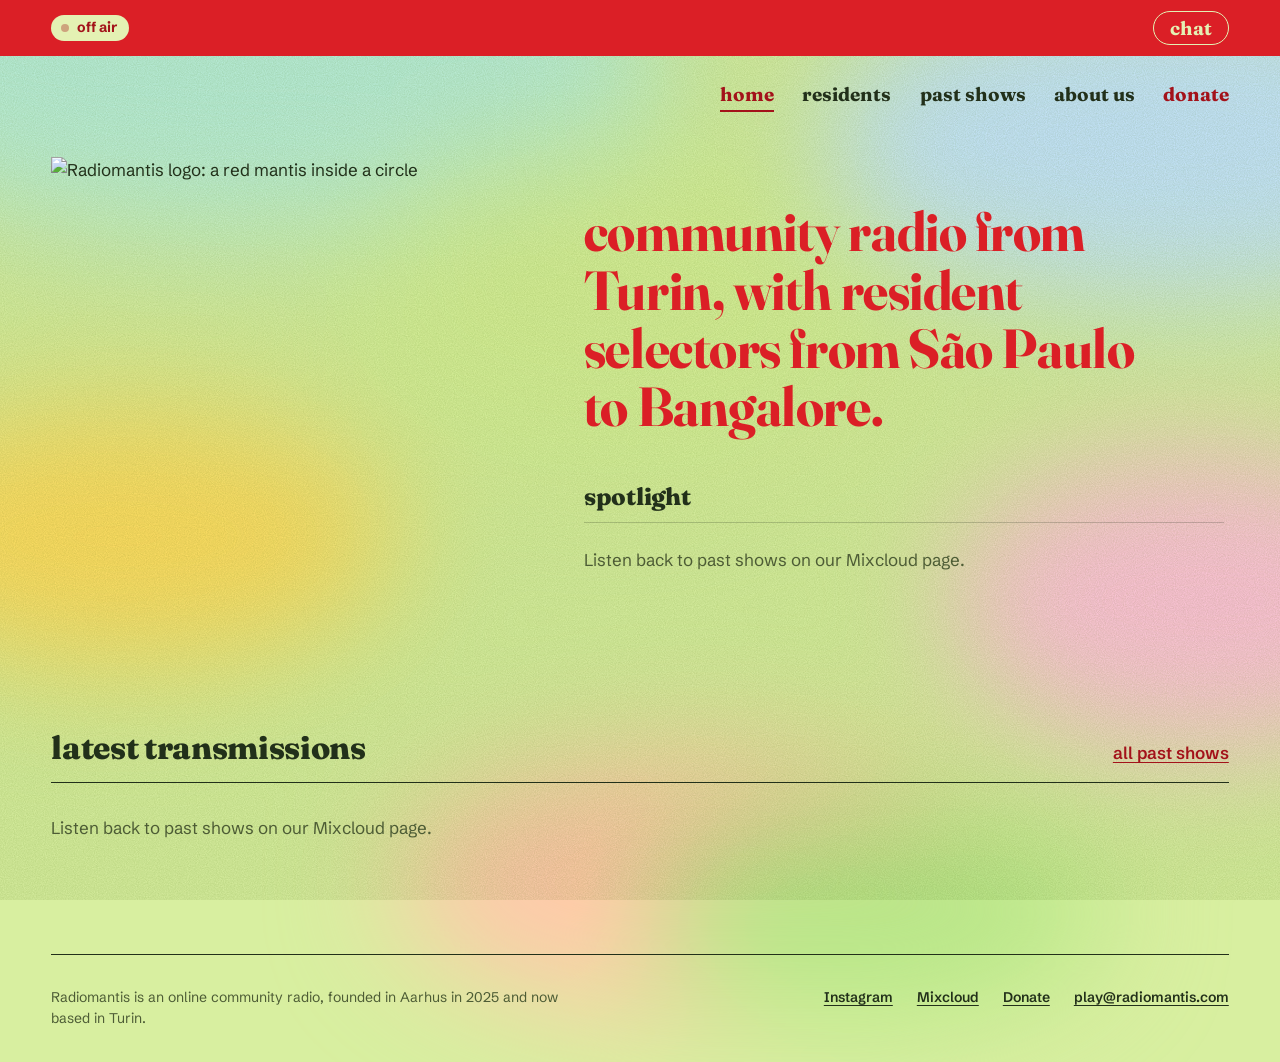
==== index.html @ 4358282e "Preview: home spotlight (a random past show) instead of up next Co-Authored-By: Claude Opus 5.5 <nor" ====
<!DOCTYPE html>
<html lang="en" data-page="home">
<head>
    <meta charset="utf-8">
    <meta name="viewport" content="width=device-width, initial-scale=1.0, viewport-fit=cover">
    <title>Radiomantis</title>
    <meta name="description" content="Radiomantis is an online community radio with live shows from resident DJs and selectors around the world.">
    <meta property="og:type" content="website">
    <meta property="og:site_name" content="Radiomantis">
    <meta property="og:title" content="Radiomantis">
    <meta property="og:description" content="Radiomantis is an online community radio with live shows from resident DJs and selectors around the world.">
    <meta property="og:url" content="https://radiomantis.com/">
    <meta property="og:image" content="https://radiomantis.com/css/pictures/og-image.jpg">
    <meta property="og:image:width" content="1200">
    <meta property="og:image:height" content="630">
    <meta name="twitter:card" content="summary_large_image">
    <style>
        html, body { background-color: #c8e476; }
    </style>
    <link rel="stylesheet" href="css/style.css?v=2026101907">
    <link rel="icon" type="image/png" sizes="32x32" href="css/pictures/favicon-32.png">
    <link rel="apple-touch-icon" href="css/pictures/app-icon.png">
    <link rel="manifest" href="/manifest.json">
    <link rel="preconnect" href="https://fonts.googleapis.com">
    <link rel="preconnect" href="https://fonts.gstatic.com" crossorigin>
    <link href="https://fonts.googleapis.com/css2?family=Fraunces:opsz,wght@9..144,500..900&family=Schibsted+Grotesk:wght@400..700&display=swap" rel="stylesheet">
    <meta name="theme-color" content="#db1f26">
    <meta name="apple-mobile-web-app-capable" content="yes">
    <meta name="apple-mobile-web-app-status-bar-style" content="black-translucent">
</head>
<body>
    <div class="bokeh" aria-hidden="true"><span class="b1"></span><span class="b2"></span><span class="b3"></span><span class="b4"></span><span class="b5"></span><span class="b6"></span><span class="b7"></span></div>
    <a class="skip-link" href="#app-frame">skip to content</a>

    <!-- On-air strip: lives outside #app-frame so the player keeps going across pages -->
    <div class="onair" id="onair" data-state="offline">
        <div class="onair-inner">
            <button id="play-pause-btn" class="icon-button" type="button" aria-label="Play" hidden></button>
            <p class="onair-status"><span class="onair-dot" aria-hidden="true"></span><span id="status-label" aria-live="polite">off air</span></p>
            <p id="main-player-text" class="onair-show"></p>
            <button id="chat-toggle" class="onair-chat" type="button" aria-expanded="false" aria-controls="chat-drawer">chat</button>
        </div>
    </div>

    <header class="site-header">
        <button class="menu-toggle" id="menu-toggle" type="button" aria-expanded="false" aria-controls="site-nav">menu</button>
        <nav class="site-nav" id="site-nav" aria-label="Main">
            <ul>
                <li><a href="/" class="nav-link" aria-current="page">home</a></li>
                <li><a href="/residents" class="nav-link">residents</a></li>
                <li><a href="/past-shows" class="nav-link">past shows</a></li>
                <li><a href="/about" class="nav-link">about us</a></li>
                <li><a href="https://buymeacoffee.com/radiomantis" class="nav-link nav-link--donate" target="_blank" rel="noopener">donate</a></li>
            </ul>
        </nav>
    </header>

    <div id="app-frame" tabindex="-1">
        <main id="home-view" class="page page-home" data-page="home">
            <section class="hero">
                <div class="hero-logo">
                    <img src="css/pictures/logofinal.avif" alt="Radiomantis logo: a red mantis inside a circle" width="1381" height="1381" fetchpriority="high">
                </div>
                <div class="hero-text">
                    <h1 class="hero-lede">community radio from Turin, with resident selectors from São Paulo to Bangalore.</h1>
                    <section class="spotlight" aria-labelledby="spotlight-title">
                        <div class="spotlight-head">
                            <h2 id="spotlight-title" class="section-title">spotlight</h2>
                            <button id="spotlight-shuffle" class="nav-btn spotlight-shuffle" type="button">another one</button>
                        </div>
                        <div id="spotlight" class="spotlight-card" aria-live="polite">
                            <p class="past-shows-loading">picking a transmission…</p>
                        </div>
                    </section>
                </div>
            </section>

            <section class="latest" aria-labelledby="latest-title">
                <div class="section-head">
                    <h2 id="latest-title" class="section-title">latest transmissions</h2>
                    <a href="/past-shows" class="text-link">all past shows</a>
                </div>
                <div id="latest-shows" class="shows-grid shows-grid--latest"></div>
            </section>
        </main>
    </div>

    <footer class="site-footer">
        <p class="footer-about">Radiomantis is an online community radio, founded in Aarhus in 2025 and now based in Turin.</p>
        <ul class="footer-links">
            <li><a href="https://www.instagram.com/radiomantis808" target="_blank" rel="noopener">Instagram</a></li>
            <li><a href="https://www.mixcloud.com/radiomantis/" target="_blank" rel="noopener">Mixcloud</a></li>
            <li><a href="https://buymeacoffee.com/radiomantis" target="_blank" rel="noopener">Donate</a></li>
            <li><a href="mailto:play@radiomantis.com">play@radiomantis.com</a></li>
        </ul>
    </footer>

    <!-- Live chat -->
    <aside id="chat-drawer" aria-hidden="true" aria-label="Live chat">
        <div id="chat-header">
            <span id="chat-title">chat</span>
            <button id="chat-close" type="button" aria-label="Close chat">&times;</button>
        </div>
        <div id="chat-status">connecting&hellip;</div>
        <div id="chat-log" role="log" aria-live="polite"></div>
        <form id="chat-form" autocomplete="off">
            <input id="chat-input" type="text" maxlength="500" placeholder="say something&hellip;" aria-label="Message">
        </form>
        <div id="chat-nick-gate">
            <form id="chat-nick-form" autocomplete="off">
                <label for="chat-nick-input">pick a name to chat</label>
                <input id="chat-nick-input" type="text" maxlength="24" placeholder="your name">
                <button type="submit">join</button>
            </form>
        </div>
    </aside>

    <!-- Show player: Mixcloud's classic widget, docked; outside #app-frame so it keeps playing -->
    <div id="mc-dock" class="mc-dock" hidden>
        <div class="mc-dock-inner">
            <iframe id="mc-frame" title="Mixcloud player" src="about:blank" allow="autoplay" loading="lazy"></iframe>
            <button id="mc-dock-close" class="mc-dock-close" type="button" aria-label="Close player">&times;</button>
        </div>
        <span id="mc-dock-label" class="visually-hidden" aria-live="polite"></span>
    </div>

    <audio id="radio-stream" src="https://radiomantis.com/listen/radiomantis/radio.mp3" preload="none"></audio>
    <script src="javascript/script.js?v=2026101907"></script>
</body>
</html>
---- css/style.css ----
/* ==========================================================
   RADIOMANTIS — two-colour print: mantis red on leaf green
   ========================================================== */

:root {
    /* Colour */
    --leaf: #c8e476;          /* the paper: page ground */
    --leaf-pale: #e4f1b3;     /* raised paper: chat, hover, inputs */
    --leaf-light: #f2f8dc;    /* input fields */
    --mantis: #db1f26;        /* the ink: logo, display type, on-air strip */
    --mantis-deep: #a3121a;   /* red for small text (5.6:1 on leaf) */
    --moss: #22301a;          /* text (9.8:1 on leaf) */
    --moss-soft: #4d5c35;     /* secondary text (5.1:1 on leaf) */
    --rule: rgba(34, 48, 26, 0.22);
    --rule-strong: rgba(34, 48, 26, 0.5);

    /* Type */
    --font-display: 'Fraunces', Georgia, serif;
    --font-text: 'Schibsted Grotesk', system-ui, sans-serif;

    --fs-small: 0.875rem;                                   /* 14px: meta, captions */
    --fs-body: 1.0625rem;                                   /* 17px: body */
    --fs-lead: clamp(1.125rem, 1rem + 0.4vw, 1.3125rem);    /* 18–21px: intros */
    --fs-h3: clamp(1.25rem, 1.1rem + 0.5vw, 1.5rem);        /* 20–24px */
    --fs-h2: clamp(1.5rem, 1.2rem + 1vw, 2.125rem);         /* 24–34px: section titles */
    --fs-title: clamp(2.75rem, 1.6rem + 5vw, 6rem);         /* 44–96px: page titles */
    --fs-hero: clamp(2rem, 1.2rem + 2.8vw, 3.75rem);        /* 32–60px: home lede */

    /* Space */
    --gutter: clamp(20px, 4vw, 56px);
    --max: 1280px;
    --s1: 4px; --s2: 8px; --s3: 12px; --s4: 16px; --s5: 24px; --s6: 32px; --s7: 48px; --s8: 72px; --s9: 112px;

    --onair-h: 56px;
}

/* ---------- base ---------- */

*, *::before, *::after { box-sizing: border-box; }

html {
    scroll-behavior: smooth;
    scroll-padding-top: calc(var(--onair-h) + 16px); /* keep focused/anchored things clear of the sticky strip */
    -webkit-text-size-adjust: 100%;
}

body {
    margin: 0;
    min-height: 100vh;
    display: flex;
    flex-direction: column;
    background-color: var(--leaf);
    color: var(--moss);
    font-family: var(--font-text);
    font-size: var(--fs-body);
    line-height: 1.55;
    overflow-x: hidden;
}

/* Fine print grain over the flat green, like riso paper. Pure CSS, no image download. */
body::before {
    content: "";
    position: fixed;
    inset: 0;
    z-index: 0;
    pointer-events: none;
    opacity: 0.35;
    mix-blend-mode: multiply;
    background-image: url("data:image/svg+xml,%3Csvg xmlns='http://www.w3.org/2000/svg' width='220' height='220'%3E%3Cfilter id='n'%3E%3CfeTurbulence type='fractalNoise' baseFrequency='0.9' numOctaves='2' stitchTiles='stitch'/%3E%3CfeColorMatrix values='0 0 0 0 0.25  0 0 0 0 0.35  0 0 0 0 0.1  0 0 0 0.55 0'/%3E%3C/filter%3E%3Crect width='100%25' height='100%25' filter='url(%23n)'/%3E%3C/svg%3E");
}

body > * { position: relative; z-index: 1; }

h1, h2, h3, p, ol, ul, figure, blockquote { margin: 0; }
ol, ul { padding: 0; list-style: none; }
img { display: block; max-width: 100%; height: auto; }
button { font: inherit; color: inherit; }

a { color: var(--mantis-deep); text-underline-offset: 0.18em; text-decoration-thickness: 1px; }
a:hover { color: var(--moss); }

:focus-visible {
    outline: 2px solid var(--moss);
    outline-offset: 3px;
}
#app-frame:focus,
.page-title:focus { outline: none; }

.skip-link {
    position: absolute;
    left: var(--gutter);
    top: -100px;
    z-index: 100;
    padding: var(--s2) var(--s4);
    background: var(--moss);
    color: var(--leaf-pale);
}
.skip-link:focus { top: var(--s2); }

/* ---------- background: the mantis-eye view ----------
   The world from inside the flowers, like the residents' posters: soft,
   blurred patches of sky, buttercup, clover and poppy under the riso grain.
   Drifts slowly while the stream plays. */

body { background-color: #d8efa0; }
body::before { opacity: 0.55; z-index: 1; }   /* grain over the blur */

.bokeh {
    position: fixed;
    inset: -10%;
    z-index: 0;
    pointer-events: none;
    filter: blur(60px) saturate(1.1);
}
.bokeh span {
    position: absolute;
    border-radius: 50%;
}
/* Petals and sky smeared like a bug flying past: wide ellipses */
.bokeh .b1 { left: -6%;  top: -4%;  width: 58%; height: 34%; background: #bfeedd; }   /* mint sky */
.bokeh .b2 { right: -8%; top: 6%;   width: 46%; height: 30%; background: #c9e6ff; }   /* pale sky */
.bokeh .b3 { left: -2%;  top: 46%;  width: 36%; height: 24%; background: #ffde6e; }   /* buttercup */
.bokeh .b4 { right: -4%; top: 50%;  width: 34%; height: 28%; background: #ffc7da; }   /* pink clover */
.bokeh .b5 { left: 34%;  top: 78%;  width: 40%; height: 24%; background: #ffc9ae; }   /* poppy, far away */
.bokeh .b6 { left: 30%;  top: 22%;  width: 36%; height: 30%; background: #d8efa0; }   /* leaf */
.bokeh .b7 { right: 20%; top: 84%;  width: 30%; height: 18%; background: #b9e58e; }   /* grass */

html[data-playing] .bokeh span { animation: bokeh-drift 18s ease-in-out infinite alternate; }
html[data-playing] .bokeh .b2,
html[data-playing] .bokeh .b5 { animation-duration: 23s; animation-direction: alternate-reverse; }
@keyframes bokeh-drift {
    from { transform: translate(0, 0) scale(1); }
    to   { transform: translate(6%, -4%) scale(1.12); }
}

/* Lines a touch stronger so they hold over the colour */
{ --rule: rgba(34, 48, 26, 0.28); }

/* ---------- on-air strip ---------- */

.onair {
    position: sticky;
    top: 0;
    z-index: 20;
    background: var(--mantis);
    color: var(--leaf-pale);
    padding-top: env(safe-area-inset-top);
}

.onair-inner {
    max-width: var(--max);
    margin: 0 auto;
    min-height: var(--onair-h);
    padding: 0 var(--gutter);
    display: flex;
    align-items: center;
    gap: var(--s4);
}

.icon-button {
    flex: none;
    width: 34px;
    height: 34px;
    padding: 0;
    border: none;
    cursor: pointer;
    background: transparent url('pictures/play-light.png') center / contain no-repeat;
    transition: transform 0.1s ease-in-out;
}
.icon-button:active { transform: scale(0.92); }
.icon-button.is-playing { background-image: url('pictures/pause-light.png'); }
.icon-button[hidden] { display: none; }
.onair-status[hidden] { display: none; }
.onair .icon-button:focus-visible { outline-color: var(--leaf-pale); }

.onair-status {
    flex: none;
    display: inline-flex;
    align-items: center;
    gap: var(--s2);
    padding: 3px 12px 3px 10px;
    border-radius: 999px;
    background: var(--leaf-pale);
    color: var(--mantis-deep);
    font-size: var(--fs-small);
    font-weight: 700;
    line-height: 1.4;
}

.onair-dot {
    width: 8px;
    height: 8px;
    border-radius: 50%;
    background: currentColor;
    opacity: 0.35;
}
.onair[data-state="live"] .onair-dot {
    opacity: 1;
    animation: onair-pulse 2s ease-in-out infinite;
}

@keyframes onair-pulse {
    50% { opacity: 0.25; }
}

.onair-show {
    flex: 1 1 auto;
    min-width: 0;
    font-family: var(--font-display);
    font-weight: 700;
    font-size: 1.1875rem;          /* 19px bold: large text, 3:1 rule applies */
    line-height: 1.25;
    white-space: nowrap;
    overflow: hidden;
    text-overflow: ellipsis;
}

.onair-chat {
    flex: none;
    border: 1.5px solid var(--leaf-pale);
    border-radius: 999px;
    background: transparent;
    color: var(--leaf-pale);
    padding: 4px 16px;
    font-family: var(--font-display);
    font-weight: 700;
    font-size: 1.1875rem;
    line-height: 1.3;
    cursor: pointer;
}
.onair-chat:hover,
.onair-chat[aria-expanded="true"] {
    background: var(--leaf-pale);
    color: var(--mantis-deep);
}
.onair-chat:focus-visible { outline-color: var(--leaf-pale); }

/* ---------- header ---------- */

.site-header {
    z-index: 15; /* above #app-frame so the mobile menu panel isn't covered */
    max-width: var(--max);
    width: 100%;
    margin: 0 auto;
    padding: var(--s5) var(--gutter);
    display: flex;
    align-items: center;
    justify-content: flex-end;     /* menu sits on the right, no logo in the bar */
    gap: var(--s5);
}

.site-nav ul {
    display: flex;
    gap: clamp(var(--s4), 2.2vw, var(--s6));
}

.nav-link {
    font-family: var(--font-display);
    font-weight: 700;
    font-size: 1.1875rem;
    color: var(--moss);
    text-decoration: none;
    padding: var(--s1) 0;
    border-bottom: 2px solid transparent;
    white-space: nowrap;
}
.nav-link:hover { color: var(--mantis-deep); }
.nav-link[aria-current="page"] {
    color: var(--mantis-deep);
    border-bottom-color: currentColor;
}
.nav-link--donate { color: var(--mantis-deep); }

.menu-toggle { display: none; }

/* ---------- page frame ---------- */

#app-frame {
    flex: 1 0 auto;
    width: 100%;
}

.page {
    max-width: var(--max);
    margin: 0 auto;
    padding: var(--s6) var(--gutter) var(--s9);
}

.page-head {
    max-width: 52rem;
    margin-bottom: var(--s8);
}

.page-title {
    font-family: var(--font-display);
    font-weight: 900;
    font-size: var(--fs-title);
    line-height: 0.95;
    letter-spacing: -0.015em;
    color: var(--mantis);
    font-variation-settings: "opsz" 144;
}

.page-intro {
    margin-top: var(--s5);
    max-width: 36rem;
    font-size: var(--fs-lead);
    line-height: 1.5;
    color: var(--moss-soft);
}

.section-title {
    font-family: var(--font-display);
    font-weight: 800;
    font-size: var(--fs-h2);
    line-height: 1.1;
    letter-spacing: -0.01em;
    color: var(--moss);
}

.section-head {
    display: flex;
    align-items: baseline;
    justify-content: space-between;
    gap: var(--s5);
    padding-bottom: var(--s4);
    margin-bottom: var(--s6);
    border-bottom: 1.5px solid var(--moss);
}

.text-link {
    font-weight: 600;
    color: var(--mantis-deep);
    white-space: nowrap;
}

/* ---------- home ---------- */

.page-home { padding-top: var(--s5); }

.hero {
    display: grid;
    grid-template-columns: minmax(0, 5fr) minmax(0, 7fr);
    gap: var(--s8);
    align-items: center;
    margin-bottom: var(--s9);
}

.hero-logo img {
    width: 100%;
    max-width: 520px;
}

.hero-lede {
    font-family: var(--font-display);
    font-weight: 700;
    font-size: var(--fs-hero);
    line-height: 1.06;
    letter-spacing: -0.008em;
    color: var(--mantis);
    font-variation-settings: "opsz" 144;
    max-width: 16ch;
}

.up-next { margin-top: var(--s7); max-width: 34rem; }
.up-next .section-title { font-size: var(--fs-h3); margin-bottom: var(--s3); }

.up-next-list { margin-bottom: var(--s4); }

.up-next-item {
    display: grid;
    grid-template-columns: 9.5rem 1fr;
    gap: var(--s4);
    padding: var(--s3) 0;
    border-top: 1px solid var(--rule);
}
.up-next-item:last-child { border-bottom: 1px solid var(--rule); }

.up-next-when {
    font-size: var(--fs-small);
    font-weight: 600;
    color: var(--moss-soft);
    font-variant-numeric: tabular-nums;
    padding-top: 2px;
}
.up-next-what { font-weight: 600; }
.up-next-dj { color: var(--moss-soft); font-weight: 400; }
.up-next-item.is-live .up-next-when { color: var(--mantis-deep); }

/* ---------- home: spotlight ---------- */

.spotlight { margin-top: var(--s7); max-width: 40rem; }
.spotlight-head {
    display: flex;
    align-items: baseline;
    justify-content: space-between;
    gap: var(--s4);
    padding-bottom: var(--s3);
    margin-bottom: var(--s5);
    border-bottom: 1px solid var(--rule);
}
.spotlight-head .section-title { font-size: var(--fs-h3); }
.spotlight-shuffle[hidden] { display: none; }
.spotlight-card {
    display: grid;
    grid-template-columns: minmax(0, 15rem) minmax(0, 1fr);
    gap: var(--s5);
    align-items: end;
}
.spotlight-art { margin-bottom: 0; }
.spotlight-text > * + * { margin-top: var(--s2); }
.spotlight-title {
    font-family: var(--font-display);
    font-weight: 800;
    font-size: var(--fs-h2);
    line-height: 1.05;
    letter-spacing: -0.01em;
}
.spotlight-hosts { font-weight: 600; color: var(--moss-soft); }
.spotlight-hosts a { color: var(--mantis-deep); }
.spotlight-genres { font-size: var(--fs-small); font-weight: 600; }
.spotlight-listen {
    margin-top: var(--s4) !important;
    border: 0;
    border-radius: 999px;
    background: var(--mantis);
    color: #fff;
    padding: 9px 22px;
    font-family: var(--font-display);
    font-weight: 700;
    font-size: 1.0625rem;
    cursor: pointer;
}
.spotlight-listen:hover { background: var(--mantis-deep); }

/* Spotlight as the whole right-hand side (no intro sentence) */
.hero--spotlight-only .spotlight { margin-top: 0; max-width: none; }
.hero--spotlight-only .spotlight-card { grid-template-columns: minmax(0, 1fr); }
.hero--spotlight-only .spotlight-art { max-width: 26rem; }

.up-next-date {
    padding: var(--s3) 0;
    border-top: 1px solid var(--rule);
    border-bottom: 1px solid var(--rule);
    font-family: var(--font-display);
    font-weight: 700;
    font-size: var(--fs-h3);
    line-height: 1.25;
}
.up-next-note[hidden],
.up-next .section-title[hidden] { display: none; }

.up-next-note {
    margin-top: var(--s3);
    font-size: var(--fs-small);
    color: var(--moss-soft);
}

.up-next-empty {
    padding: var(--s3) 0;
    border-top: 1px solid var(--rule);
    border-bottom: 1px solid var(--rule);
    color: var(--moss-soft);
}

/* ---------- show cards (home, past shows, resident pages) ---------- */

.shows-grid {
    display: grid;
    grid-template-columns: repeat(auto-fill, minmax(220px, 1fr));
    gap: var(--s7) var(--s5);
}
.shows-grid--latest { grid-template-columns: repeat(4, minmax(0, 1fr)); }

.show-item {
    display: flex;
    flex-direction: column;
    gap: var(--s2);
    color: var(--moss);
}
/* The artwork is the play button */
.show-play {
    position: relative;
    display: block;
    width: 100%;
    padding: 0;
    margin-bottom: var(--s2);
    border: 0;
    background: none;
    cursor: pointer;
}
.show-play::after {
    content: "";
    position: absolute;
    left: 10px;
    bottom: 10px;
    width: 44px;
    height: 44px;
    border-radius: 50%;
    background: var(--mantis) url('pictures/play-light.png') 58% 50% / 18px auto no-repeat;
    box-shadow: 0 2px 8px rgba(34, 48, 26, 0.25);
    transform: scale(0.9);
    transition: transform 0.15s ease;
}
.show-play:hover::after,
.show-play:focus-visible::after { transform: scale(1); }
.show-item img {
    width: 100%;
    aspect-ratio: 1 / 1;
    object-fit: cover;
    background: var(--leaf-pale);
    transition: filter 0.2s ease;
}
.show-title {
    font-family: var(--font-display);
    font-weight: 700;
    font-size: var(--fs-h3);
    line-height: 1.15;
    letter-spacing: -0.005em;
}
.show-play:hover img { filter: saturate(1.15) contrast(1.05); }

.show-hosts {
    font-size: var(--fs-small);
    font-weight: 600;
    color: var(--moss-soft);
}
.show-hosts a { color: var(--mantis-deep); }

.show-date {
    font-size: var(--fs-small);
    color: var(--moss-soft);
    font-variant-numeric: tabular-nums;
}

.past-shows-loading,
.shows-grid > p {
    grid-column: 1 / -1;
    color: var(--moss-soft);
}

.past-shows-more {
    display: block;
    margin: var(--s8) auto 0;
}

/* ---------- buttons ---------- */

.nav-btn {
    border: 1.5px solid var(--moss);
    border-radius: 999px;
    background: transparent;
    color: var(--moss);
    padding: 8px 20px;
    font-family: var(--font-text);
    font-weight: 600;
    font-size: var(--fs-small);
    cursor: pointer;
}
.nav-btn:hover { background: var(--moss); color: var(--leaf-pale); }
.nav-btn:disabled { opacity: 0.55; cursor: default; }
.nav-btn:disabled:hover { background: transparent; color: var(--moss); }

/* ---------- residents ---------- */

.residents-grid {
    display: grid;
    grid-template-columns: repeat(auto-fill, minmax(240px, 1fr));
    gap: var(--s7) var(--s5);
}
a.resident {
    display: block;
    color: var(--moss);
    text-decoration: none;
}
a.resident:hover .resident-name { color: var(--mantis-deep); }
a.resident:hover img { filter: saturate(1.15) contrast(1.05); }
.resident img {
    width: 100%;
    aspect-ratio: 3 / 4;
    object-fit: cover;
    background: var(--leaf-pale);
    transition: filter 0.2s ease;
}
.resident-caption {
    display: flex;
    align-items: baseline;
    justify-content: space-between;
    gap: var(--s3);
    padding-top: var(--s3);
}
.resident-name {
    font-family: var(--font-display);
    font-weight: 700;
    font-size: var(--fs-h3);
    line-height: 1.15;
}
.resident-place {
    font-size: var(--fs-small);
    color: var(--moss-soft);
    white-space: nowrap;
}

/* ---------- one resident ---------- */

.resident-head {
    display: grid;
    grid-template-columns: minmax(0, 4fr) minmax(0, 8fr);
    gap: var(--s7);
    align-items: end;
    margin-bottom: var(--s8);
}
.resident-photo {
    /* Shown at its own shape, never cropped */
    width: 100%;
    height: auto;
}
.resident-info { margin-top: var(--s5); max-width: 36rem; }
.resident-info p + p { margin-top: var(--s2); }
.resident-city { font-size: var(--fs-lead); color: var(--moss-soft); }
.resident-genres { font-weight: 600; }
.resident-next { font-weight: 700; color: var(--mantis-deep); }
.resident-bio { margin-top: var(--s4) !important; font-size: var(--fs-lead); line-height: 1.5; }
.resident-links {
    display: flex;
    flex-wrap: wrap;
    gap: var(--s2) var(--s5);
    margin-top: var(--s5);
}
.resident-links a { font-weight: 600; }
.section-count {
    font-family: var(--font-text);
    font-size: var(--fs-body);
    font-weight: 600;
    color: var(--moss-soft);
    vertical-align: 0.3em;
}

/* ---------- show player dock (Mixcloud classic widget) ---------- */

.mc-dock {
    position: fixed;
    left: 0;
    right: 0;
    bottom: 0;
    z-index: 25;
    background: var(--leaf-pale);
    border-top: 1.5px solid var(--moss);
    padding-bottom: env(safe-area-inset-bottom);
}
.mc-dock[hidden] { display: none; }
.mc-dock-inner {
    position: relative;
    max-width: var(--max);
    margin: 0 auto;
    padding: 0 calc(var(--gutter) + 44px) 0 var(--gutter);
}
.mc-dock iframe {
    display: block;
    width: 100%;
    height: 120px;
    border: 0;
}
.mc-dock-close {
    position: absolute;
    top: 8px;
    right: var(--gutter);
    width: 36px;
    height: 36px;
    border: 1.5px solid var(--moss);
    border-radius: 50%;
    background: transparent;
    color: var(--moss);
    font-size: 1.375rem;
    line-height: 1;
    cursor: pointer;
}
.mc-dock-close:hover { background: var(--moss); color: var(--leaf-pale); }
/* keep the footer clear of the dock */
html[data-dock] body { padding-bottom: 124px; }

.visually-hidden {
    position: absolute !important;
    width: 1px; height: 1px;
    overflow: hidden;
    clip: rect(0 0 0 0);
    white-space: nowrap;
}

/* ---------- about ---------- */

.about {
    display: grid;
    grid-template-columns: minmax(0, 7fr) minmax(0, 5fr);
    gap: var(--s7) var(--s8);
}

.about-quote {
    grid-column: 1 / -1;
    max-width: 34ch;
    font-family: var(--font-display);
    font-weight: 500;
    font-style: italic;
    font-size: clamp(1.625rem, 1.1rem + 1.8vw, 2.625rem);
    line-height: 1.2;
    letter-spacing: -0.015em;
    color: var(--moss);
}
.about-quote p::before { content: "\201C"; }
.about-quote p::after { content: "\201D"; }

.about-body {
    max-width: 38rem;
    font-size: var(--fs-lead);
    line-height: 1.6;
}
.about-body p + p { margin-top: 1em; }

.about-contact {
    align-self: start;
    padding-top: var(--s4);
    border-top: 1.5px solid var(--moss);
}
.about-contact .section-title { font-size: var(--fs-h3); margin-bottom: var(--s3); }
.about-contact p { color: var(--moss-soft); margin-bottom: var(--s4); }
.about-plant {
    width: 100%;
    max-width: 440px;
    margin-top: var(--s7);
    margin-left: auto;
}

.contact-email {
    font-family: var(--font-display);
    font-weight: 700;
    font-size: var(--fs-h3);
    color: var(--mantis-deep);
    word-break: break-word;
}

/* ---------- footer ---------- */

.site-footer {
    width: calc(100% - 2 * var(--gutter));
    max-width: calc(var(--max) - 2 * var(--gutter));
    margin: 0 auto;
    padding: var(--s6) 0 calc(var(--s6) + env(safe-area-inset-bottom));
    display: flex;
    flex-wrap: wrap;
    justify-content: space-between;
    gap: var(--s4) var(--s6);
    border-top: 1.5px solid var(--moss);
    font-size: var(--fs-small);
    color: var(--moss-soft);
}
.footer-about { max-width: 34rem; }
.footer-links { display: flex; flex-wrap: wrap; gap: var(--s2) var(--s5); }
.footer-links a { color: var(--moss); font-weight: 600; }
.footer-links a:hover { color: var(--mantis-deep); }

/* ---------- chat drawer ---------- */

#chat-drawer {
    position: fixed;
    top: 0;
    right: 0;
    height: 100vh;
    height: 100dvh;
    width: min(380px, 100vw);
    z-index: 30;
    transform: translateX(100%);
    transition: transform 0.25s ease-in-out;
    display: flex;
    flex-direction: column;
    background-color: var(--leaf-pale);
    border-left: 1.5px solid var(--moss);
    font-family: var(--font-text);
    visibility: hidden;
}
#chat-drawer.open {
    transform: translateX(0);
    visibility: visible;
}

#chat-header {
    display: flex;
    align-items: center;
    justify-content: space-between;
    min-height: var(--onair-h);
    padding: env(safe-area-inset-top) var(--s5) 0;
    background: var(--mantis);
    color: var(--leaf-pale);
    font-family: var(--font-display);
    font-weight: 700;
}
#chat-title { font-size: 1.1875rem; }
#chat-close {
    background: none;
    border: none;
    color: var(--leaf-pale);
    font-size: 1.75rem;
    line-height: 1;
    cursor: pointer;
    padding: 0 4px;
}
#chat-close:focus-visible { outline-color: var(--leaf-pale); }

#chat-status {
    padding: var(--s2) var(--s5);
    font-size: var(--fs-small);
    color: var(--moss-soft);
    text-align: center;
}
#chat-status.is-hidden { display: none; }

#chat-log {
    flex: 1 1 auto;
    overflow-y: auto;
    overflow-x: hidden;
    padding: var(--s4) var(--s5);
    display: flex;
    flex-direction: column;
    gap: var(--s2);
    font-size: 0.9375rem;
    line-height: 1.45;
}
.chat-msg { overflow-wrap: anywhere; }
.chat-msg-time {
    color: var(--moss-soft);
    font-size: 0.75rem;
    margin-right: 0.5em;
    font-variant-numeric: tabular-nums;
}
.chat-msg-nick {
    color: var(--mantis-deep);
    font-weight: 700;
    margin-right: 0.4em;
}
.chat-msg-nick--me { color: var(--moss); text-decoration: underline; text-underline-offset: 0.2em; }
.chat-msg--system {
    color: var(--moss-soft);
    font-style: italic;
    font-size: var(--fs-small);
    text-align: center;
}

#chat-form,
#chat-nick-gate {
    padding: var(--s4) var(--s5) calc(var(--s4) + env(safe-area-inset-bottom));
    border-top: 1px solid var(--rule);
}
#chat-input,
#chat-nick-input {
    width: 100%;
    padding: 10px 14px;
    border: 1.5px solid var(--moss-soft);
    border-radius: 999px;
    font-family: var(--font-text);
    font-size: 1rem;
    color: var(--moss);
    background: var(--leaf-light);
}
#chat-input::placeholder,
#chat-nick-input::placeholder { color: var(--moss-soft); }
#chat-input:focus,
#chat-nick-input:focus {
    outline: 2px solid var(--moss);
    outline-offset: 1px;
}
#chat-nick-gate label {
    display: block;
    margin-bottom: var(--s2);
    font-family: var(--font-display);
    font-weight: 700;
    font-size: 1.125rem;
}
#chat-nick-gate button {
    margin-top: var(--s3);
    width: 100%;
    padding: 10px;
    border: none;
    border-radius: 999px;
    background-color: var(--mantis);
    color: #fff;
    font-family: var(--font-display);
    font-weight: 700;
    font-size: 1.0625rem;
    cursor: pointer;
}
#chat-nick-gate button:hover { background-color: var(--mantis-deep); }
.chat-hint {
    margin-top: var(--s3);
    font-size: 0.8125rem;
    color: var(--moss-soft);
    text-align: center;
}

#chat-nick-gate { display: none; }
#chat-drawer.needs-nick #chat-form { display: none; }
#chat-drawer.needs-nick #chat-nick-gate { display: block; }

/* ---------- tablet ---------- */

@media (max-width: 1080px) {
    .shows-grid--latest { grid-template-columns: repeat(2, minmax(0, 1fr)); }
    .hero { gap: var(--s7); }
}

/* ---------- mobile ---------- */

@media (max-width: 820px) {
    :root { --onair-h: 52px; }

    .onair-inner { gap: var(--s3); }
    .onair-show { font-size: 1.0625rem; }
    .onair-chat { font-size: 1.0625rem; padding: 3px 12px; }
    .onair-status { padding: 2px 10px 2px 8px; font-size: 0.8125rem; }

    .site-header { padding-top: var(--s4); padding-bottom: var(--s4); }

    .menu-toggle {
        display: inline-block;
        border: 1.5px solid var(--moss);
        border-radius: 999px;
        background: transparent;
        padding: 6px 18px;
        font-family: var(--font-display);
        font-weight: 700;
        font-size: 1.0625rem;
        cursor: pointer;
    }
    .menu-toggle[aria-expanded="true"] { background: var(--moss); color: var(--leaf-pale); }

    .site-nav {
        display: none;
        position: absolute;
        left: 0;
        right: 0;
        top: 100%;
        z-index: 15;
        padding: var(--s3) var(--gutter) var(--s6);
        background: var(--leaf);
        border-bottom: 1.5px solid var(--moss);
    }
    .site-nav.is-open { display: block; }
    .site-header { position: relative; }
    .site-nav ul { flex-direction: column; align-items: flex-end; gap: 0; }   /* links right, under the menu button */
    .nav-link {
        display: block;
        font-size: 2rem;
        font-weight: 800;
        padding: var(--s2) 0;
        border-bottom: none;
    }
    .nav-link[aria-current="page"] { text-decoration: underline; text-decoration-thickness: 2px; text-underline-offset: 0.15em; }

    .page { padding-top: var(--s4); padding-bottom: var(--s8); }
    .page-head { margin-bottom: var(--s7); }

    .hero { grid-template-columns: 1fr; gap: var(--s6); margin-bottom: var(--s8); }
    .hero-logo img { max-width: 300px; margin: 0 auto; }
    .hero-lede { max-width: none; }
    .up-next-item { grid-template-columns: 1fr; gap: 2px; }
    .spotlight-card { grid-template-columns: minmax(0, 9rem) minmax(0, 1fr); gap: var(--s4); align-items: start; }
    .spotlight-title { font-size: 1.375rem; }

    .shows-grid,
    .shows-grid--latest { grid-template-columns: repeat(2, minmax(0, 1fr)); gap: var(--s6) var(--s4); }
    .residents-grid { grid-template-columns: repeat(2, minmax(0, 1fr)); gap: var(--s6) var(--s4); }
    .resident-caption { flex-direction: column; gap: 2px; }
    .show-title, .resident-name { font-size: 1.0625rem; }
    .show-play::after { width: 38px; height: 38px; left: 8px; bottom: 8px; background-size: 15px auto; }
    .resident-head { grid-template-columns: 1fr; gap: var(--s5); }
    .resident-photo { max-width: 360px; }
    .mc-dock-inner { padding-right: calc(var(--gutter) + 40px); }



    .about { grid-template-columns: 1fr; }

    #chat-drawer { border-left: none; }
}

@media (prefers-reduced-motion: reduce) {
    html { scroll-behavior: auto; }
    html[data-playing] .bokeh span { animation: none; }
    *, *::before, *::after { animation: none !important; transition: none !important; }
}
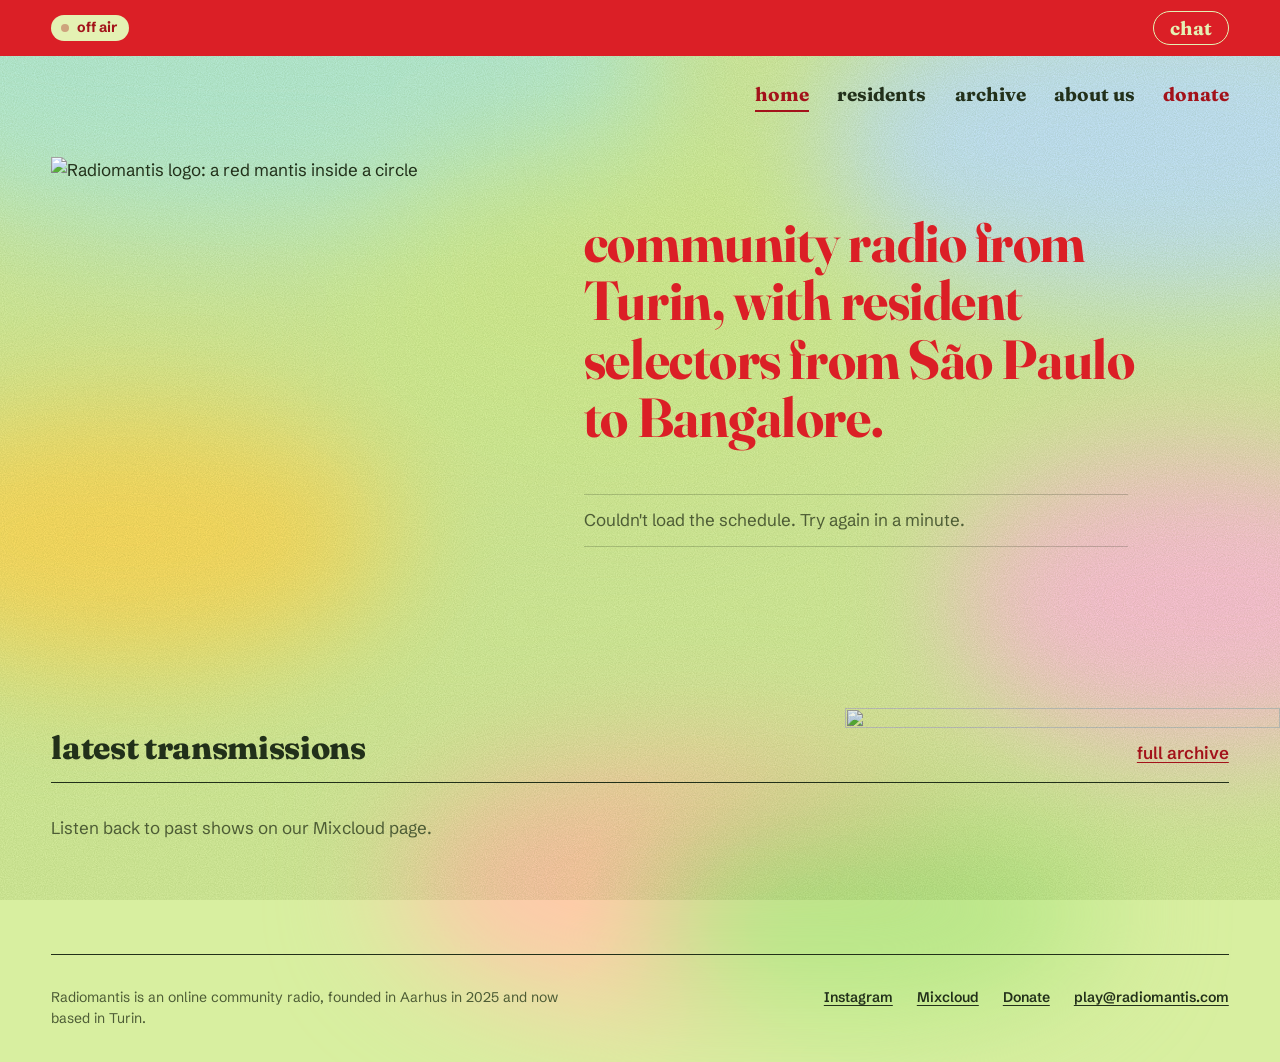
==== commit 8f6791b8: "Home schedule: the whole week when there's a show, otherwise the next live date Monday to Sunday in " ====
--- a/index.html
+++ b/index.html
@@ -17,7 +17,7 @@
     <style>
         html, body { background-color: #c8e476; }
     </style>
-    <link rel="stylesheet" href="css/style.css?v=2026101907">
+    <link rel="stylesheet" href="css/style.css?v=2026110901">
     <link rel="icon" type="image/png" sizes="32x32" href="css/pictures/favicon-32.png">
     <link rel="apple-touch-icon" href="css/pictures/app-icon.png">
     <link rel="manifest" href="/manifest.json">
@@ -30,6 +30,7 @@
 </head>
 <body>
     <div class="bokeh" aria-hidden="true"><span class="b1"></span><span class="b2"></span><span class="b3"></span><span class="b4"></span><span class="b5"></span><span class="b6"></span><span class="b7"></span></div>
+    <img id="plant" class="corner-plant" src="css/pictures/plant-background.webp" alt="" aria-hidden="true" width="837" height="370">
     <a class="skip-link" href="#app-frame">skip to content</a>
 
     <!-- On-air strip: lives outside #app-frame so the player keeps going across pages -->
@@ -43,12 +44,12 @@
     </div>
 
     <header class="site-header">
-        <button class="menu-toggle" id="menu-toggle" type="button" aria-expanded="false" aria-controls="site-nav">menu</button>
+        <button class="menu-toggle" id="menu-toggle" type="button" aria-expanded="false" aria-controls="site-nav" aria-label="Open menu"><span class="menu-lines" aria-hidden="true"></span></button>
         <nav class="site-nav" id="site-nav" aria-label="Main">
             <ul>
                 <li><a href="/" class="nav-link" aria-current="page">home</a></li>
                 <li><a href="/residents" class="nav-link">residents</a></li>
-                <li><a href="/past-shows" class="nav-link">past shows</a></li>
+                <li><a href="/past-shows" class="nav-link">archive</a></li>
                 <li><a href="/about" class="nav-link">about us</a></li>
                 <li><a href="https://buymeacoffee.com/radiomantis" class="nav-link nav-link--donate" target="_blank" rel="noopener">donate</a></li>
             </ul>
@@ -63,14 +64,12 @@
                 </div>
                 <div class="hero-text">
                     <h1 class="hero-lede">community radio from Turin, with resident selectors from São Paulo to Bangalore.</h1>
-                    <section class="spotlight" aria-labelledby="spotlight-title">
-                        <div class="spotlight-head">
-                            <h2 id="spotlight-title" class="section-title">spotlight</h2>
-                            <button id="spotlight-shuffle" class="nav-btn spotlight-shuffle" type="button">another one</button>
-                        </div>
-                        <div id="spotlight" class="spotlight-card" aria-live="polite">
-                            <p class="past-shows-loading">picking a transmission…</p>
-                        </div>
+                    <section class="up-next" aria-labelledby="up-next-title">
+                        <h2 id="up-next-title" class="section-title">this week</h2>
+                        <ol id="up-next-list" class="up-next-list">
+                            <li class="up-next-empty">loading the schedule…</li>
+                        </ol>
+                        <p id="tz-note" class="up-next-note">Times are in your timezone.</p>
                     </section>
                 </div>
             </section>
@@ -78,7 +77,7 @@
             <section class="latest" aria-labelledby="latest-title">
                 <div class="section-head">
                     <h2 id="latest-title" class="section-title">latest transmissions</h2>
-                    <a href="/past-shows" class="text-link">all past shows</a>
+                    <a href="/past-shows" class="text-link">full archive</a>
                 </div>
                 <div id="latest-shows" class="shows-grid shows-grid--latest"></div>
             </section>
@@ -125,6 +124,6 @@
     </div>
 
     <audio id="radio-stream" src="https://radiomantis.com/listen/radiomantis/radio.mp3" preload="none"></audio>
-    <script src="javascript/script.js?v=2026101907"></script>
+    <script src="javascript/script.js?v=2026110901"></script>
 </body>
 </html>
--- a/css/style.css
+++ b/css/style.css
@@ -71,6 +71,19 @@
 
 body > * { position: relative; z-index: 1; }
 
+/* The red plant, pinned to the bottom-right corner of the screen behind the page,
+   so it stays in the corner while you scroll. Hidden on phones, where it would sit
+   under the text. */
+#plant.corner-plant {
+    position: fixed;
+    right: 0;
+    bottom: 0;
+    z-index: 0;
+    width: clamp(280px, 34vw, 560px);
+    height: auto;
+    pointer-events: none;
+}
+
 h1, h2, h3, p, ol, ul, figure, blockquote { margin: 0; }
 ol, ul { padding: 0; list-style: none; }
 img { display: block; max-width: 100%; height: auto; }
@@ -146,7 +159,6 @@
     color: var(--leaf-pale);
     padding-top: env(safe-area-inset-top);
 }
-
 .onair-inner {
     max-width: var(--max);
     margin: 0 auto;
@@ -386,57 +398,7 @@
 .up-next-what { font-weight: 600; }
 .up-next-dj { color: var(--moss-soft); font-weight: 400; }
 .up-next-item.is-live .up-next-when { color: var(--mantis-deep); }
-
-/* ---------- home: spotlight ---------- */
-
-.spotlight { margin-top: var(--s7); max-width: 40rem; }
-.spotlight-head {
-    display: flex;
-    align-items: baseline;
-    justify-content: space-between;
-    gap: var(--s4);
-    padding-bottom: var(--s3);
-    margin-bottom: var(--s5);
-    border-bottom: 1px solid var(--rule);
-}
-.spotlight-head .section-title { font-size: var(--fs-h3); }
-.spotlight-shuffle[hidden] { display: none; }
-.spotlight-card {
-    display: grid;
-    grid-template-columns: minmax(0, 15rem) minmax(0, 1fr);
-    gap: var(--s5);
-    align-items: end;
-}
-.spotlight-art { margin-bottom: 0; }
-.spotlight-text > * + * { margin-top: var(--s2); }
-.spotlight-title {
-    font-family: var(--font-display);
-    font-weight: 800;
-    font-size: var(--fs-h2);
-    line-height: 1.05;
-    letter-spacing: -0.01em;
-}
-.spotlight-hosts { font-weight: 600; color: var(--moss-soft); }
-.spotlight-hosts a { color: var(--mantis-deep); }
-.spotlight-genres { font-size: var(--fs-small); font-weight: 600; }
-.spotlight-listen {
-    margin-top: var(--s4) !important;
-    border: 0;
-    border-radius: 999px;
-    background: var(--mantis);
-    color: #fff;
-    padding: 9px 22px;
-    font-family: var(--font-display);
-    font-weight: 700;
-    font-size: 1.0625rem;
-    cursor: pointer;
-}
-.spotlight-listen:hover { background: var(--mantis-deep); }
-
-/* Spotlight as the whole right-hand side (no intro sentence) */
-.hero--spotlight-only .spotlight { margin-top: 0; max-width: none; }
-.hero--spotlight-only .spotlight-card { grid-template-columns: minmax(0, 1fr); }
-.hero--spotlight-only .spotlight-art { max-width: 26rem; }
+.up-next-item.is-past { opacity: .5; }   /* already happened this week */
 
 .up-next-date {
     padding: var(--s3) 0;
@@ -723,13 +685,6 @@
 }
 .about-contact .section-title { font-size: var(--fs-h3); margin-bottom: var(--s3); }
 .about-contact p { color: var(--moss-soft); margin-bottom: var(--s4); }
-.about-plant {
-    width: 100%;
-    max-width: 440px;
-    margin-top: var(--s7);
-    margin-left: auto;
-}
-
 .contact-email {
     font-family: var(--font-display);
     font-weight: 700;
@@ -918,31 +873,65 @@
 
     .site-header { padding-top: var(--s4); padding-bottom: var(--s4); }
 
+    /* Three-line menu button; the lines turn into an X while the menu is open */
     .menu-toggle {
-        display: inline-block;
-        border: 1.5px solid var(--moss);
-        border-radius: 999px;
+        display: inline-flex;
+        align-items: center;
+        justify-content: center;
+        width: 44px;
+        height: 44px;
+        padding: 0;
+        margin-right: -10px;         /* lines line up with the page edge */
+        border: 0;
         background: transparent;
-        padding: 6px 18px;
-        font-family: var(--font-display);
-        font-weight: 700;
-        font-size: 1.0625rem;
         cursor: pointer;
     }
-    .menu-toggle[aria-expanded="true"] { background: var(--moss); color: var(--leaf-pale); }
-
+    .menu-lines,
+    .menu-lines::before,
+    .menu-lines::after {
+        display: block;
+        width: 26px;
+        height: 2.5px;
+        border-radius: 2px;
+        background: var(--moss);
+        transition: transform 0.2s ease, opacity 0.2s ease, background-color 0.2s ease;
+    }
+    .menu-lines { position: relative; }
+    .menu-lines::before,
+    .menu-lines::after {
+        content: "";
+        position: absolute;
+        left: 0;
+    }
+    .menu-lines::before { top: -8px; }
+    .menu-lines::after  { top: 8px; }
+    .menu-toggle[aria-expanded="true"] .menu-lines { background: transparent; }
+    .menu-toggle[aria-expanded="true"] .menu-lines::before { transform: translateY(8px) rotate(45deg); }
+    .menu-toggle[aria-expanded="true"] .menu-lines::after  { transform: translateY(-8px) rotate(-45deg); }
+
+    /* Open menu: frosted glass over the page, from under the red bar to the bottom
+       of the screen. The blurred background shows through; the page behind is
+       blurred so the links stay readable. */
     .site-nav {
         display: none;
-        position: absolute;
+        position: fixed;
         left: 0;
         right: 0;
-        top: 100%;
+        top: calc(var(--onair-h) + env(safe-area-inset-top));
+        bottom: 0;
         z-index: 15;
-        padding: var(--s3) var(--gutter) var(--s6);
-        background: var(--leaf);
-        border-bottom: 1.5px solid var(--moss);
+        overflow-y: auto;
+        padding: 76px var(--gutter) calc(var(--s6) + env(safe-area-inset-bottom));
+        background: rgba(232, 244, 206, 0.42);
+        -webkit-backdrop-filter: blur(22px) saturate(1.2);
+                backdrop-filter: blur(22px) saturate(1.2);
     }
     .site-nav.is-open { display: block; }
+    /* Without blur support (older browsers), use a more solid wash instead */
+    @supports not ((backdrop-filter: blur(1px)) or (-webkit-backdrop-filter: blur(1px))) {
+        .site-nav { background: rgba(232, 244, 206, 0.94); }
+    }
+    .menu-toggle { position: relative; z-index: 16; }   /* the X stays above the glass */
     .site-header { position: relative; }
     .site-nav ul { flex-direction: column; align-items: flex-end; gap: 0; }   /* links right, under the menu button */
     .nav-link {
@@ -961,8 +950,6 @@
     .hero-logo img { max-width: 300px; margin: 0 auto; }
     .hero-lede { max-width: none; }
     .up-next-item { grid-template-columns: 1fr; gap: 2px; }
-    .spotlight-card { grid-template-columns: minmax(0, 9rem) minmax(0, 1fr); gap: var(--s4); align-items: start; }
-    .spotlight-title { font-size: 1.375rem; }
 
     .shows-grid,
     .shows-grid--latest { grid-template-columns: repeat(2, minmax(0, 1fr)); gap: var(--s6) var(--s4); }
@@ -979,6 +966,7 @@
     .about { grid-template-columns: 1fr; }
 
     #chat-drawer { border-left: none; }
+    #plant.corner-plant { display: none; }
 }
 
 @media (prefers-reduced-motion: reduce) {
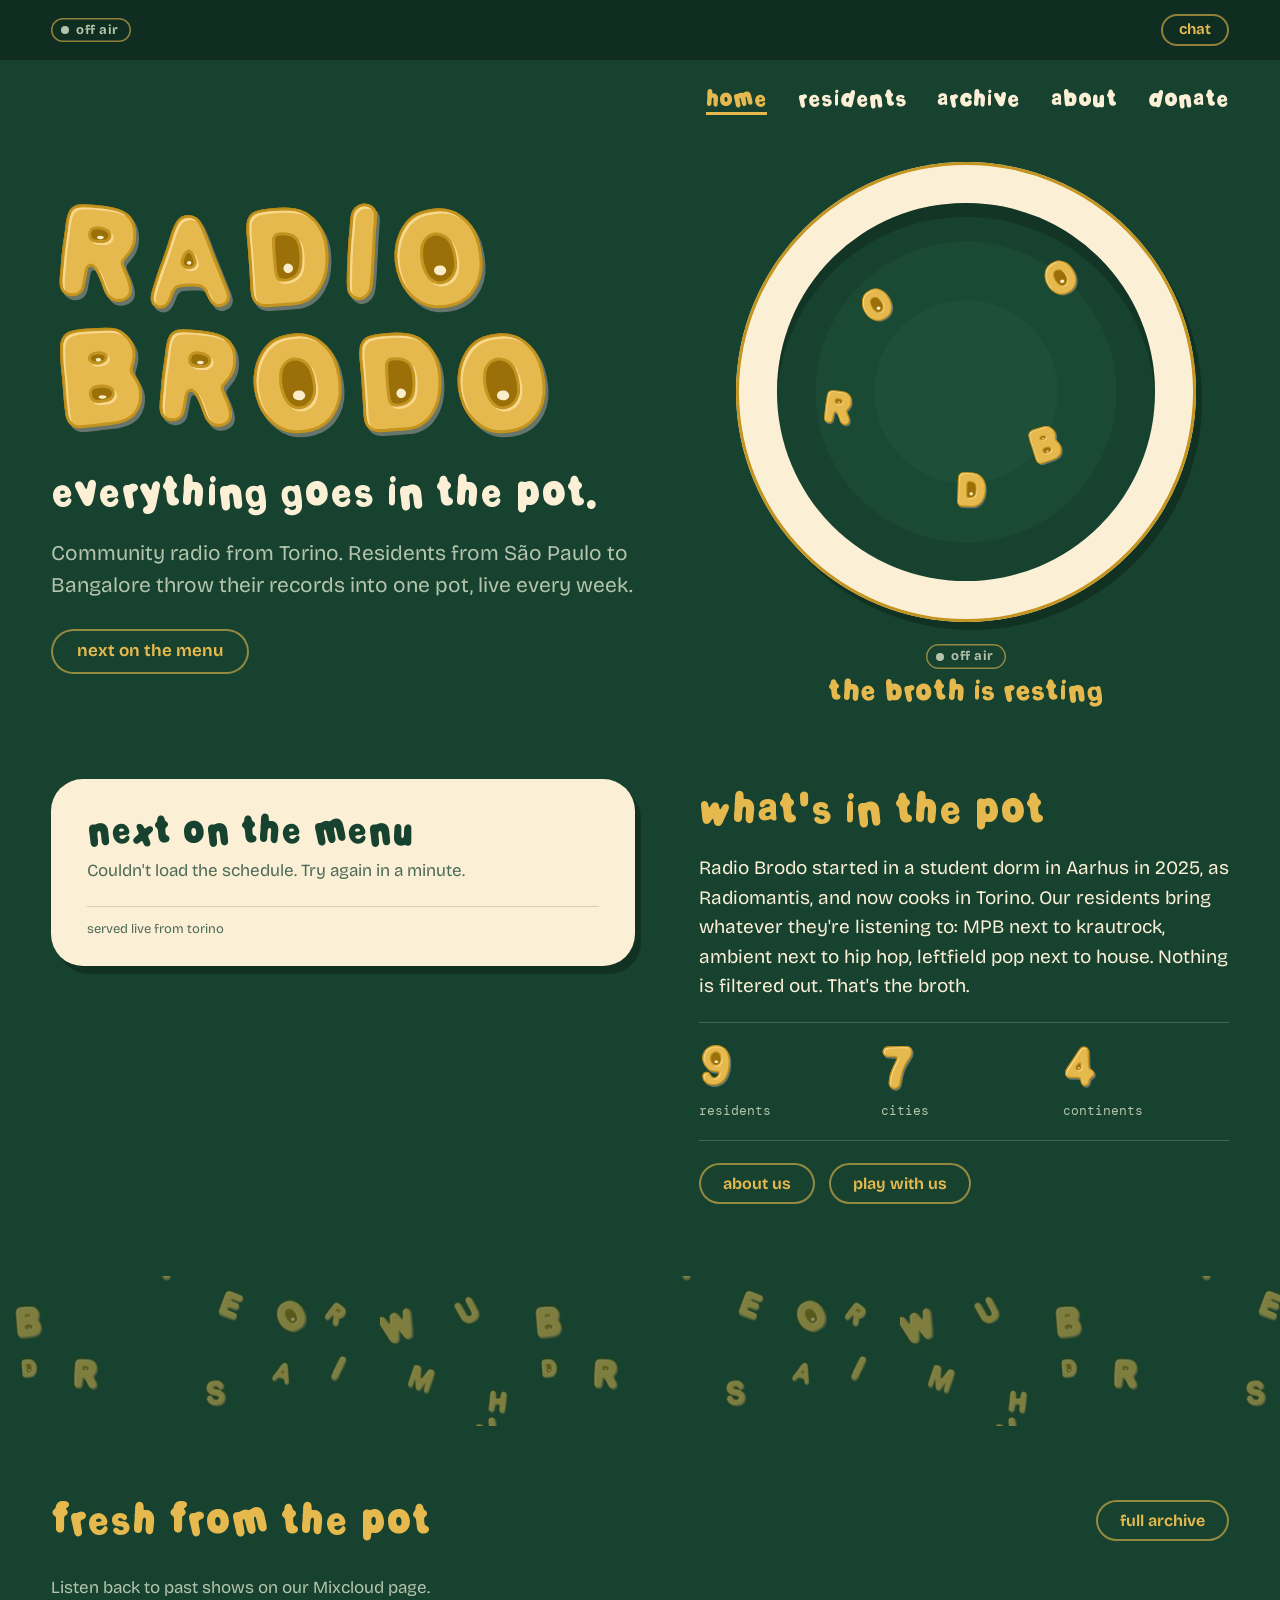
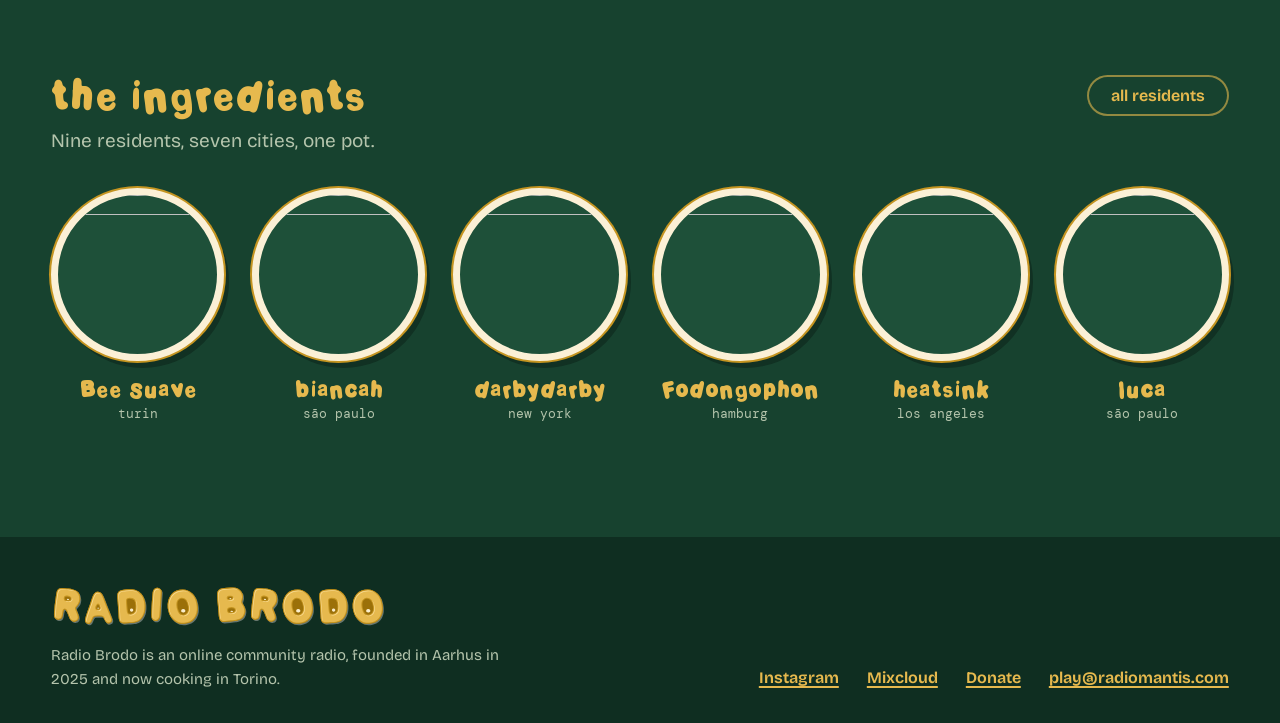
==== commit bf885b55: "Rebrand to Radio Brodo The new identity on the existing site: same pages, data and player.  - Brodin" ====
--- a/index.html
+++ b/index.html
@@ -3,40 +3,40 @@
 <head>
     <meta charset="utf-8">
     <meta name="viewport" content="width=device-width, initial-scale=1.0, viewport-fit=cover">
-    <title>Radiomantis</title>
-    <meta name="description" content="Radiomantis is an online community radio with live shows from resident DJs and selectors around the world.">
+    <title>Radio Brodo</title>
+    <meta name="description" content="Radio Brodo is an online community radio from Torino, with live shows from resident DJs and selectors around the world.">
     <meta property="og:type" content="website">
-    <meta property="og:site_name" content="Radiomantis">
-    <meta property="og:title" content="Radiomantis">
-    <meta property="og:description" content="Radiomantis is an online community radio with live shows from resident DJs and selectors around the world.">
+    <meta property="og:site_name" content="Radio Brodo">
+    <meta property="og:title" content="Radio Brodo">
+    <meta property="og:description" content="Radio Brodo is an online community radio from Torino, with live shows from resident DJs and selectors around the world.">
     <meta property="og:url" content="https://radiomantis.com/">
     <meta property="og:image" content="https://radiomantis.com/css/pictures/og-image.jpg">
     <meta property="og:image:width" content="1200">
     <meta property="og:image:height" content="630">
     <meta name="twitter:card" content="summary_large_image">
     <style>
-        html, body { background-color: #c8e476; }
+        html, body { background-color: #17422f; }
     </style>
-    <link rel="stylesheet" href="css/style.css?v=2026110901">
+    <link rel="stylesheet" href="css/style.css?v=2026111601">
     <link rel="icon" type="image/png" sizes="32x32" href="css/pictures/favicon-32.png">
     <link rel="apple-touch-icon" href="css/pictures/app-icon.png">
     <link rel="manifest" href="/manifest.json">
     <link rel="preconnect" href="https://fonts.googleapis.com">
     <link rel="preconnect" href="https://fonts.gstatic.com" crossorigin>
-    <link href="https://fonts.googleapis.com/css2?family=Fraunces:opsz,wght@9..144,500..900&family=Schibsted+Grotesk:wght@400..700&display=swap" rel="stylesheet">
-    <meta name="theme-color" content="#db1f26">
+    <link href="https://fonts.googleapis.com/css2?family=Bricolage+Grotesque:opsz,wght@12..96,400..800&family=DM+Mono:wght@400;500&display=swap" rel="stylesheet">
+    <link rel="preload" href="css/fonts/Brodino2.woff2" as="font" type="font/woff2" crossorigin>
+    <link rel="preload" href="css/fonts/Brodino2-Color.woff2" as="font" type="font/woff2" crossorigin>
+    <meta name="theme-color" content="#0f2e21">
     <meta name="apple-mobile-web-app-capable" content="yes">
     <meta name="apple-mobile-web-app-status-bar-style" content="black-translucent">
 </head>
 <body>
-    <div class="bokeh" aria-hidden="true"><span class="b1"></span><span class="b2"></span><span class="b3"></span><span class="b4"></span><span class="b5"></span><span class="b6"></span><span class="b7"></span></div>
-    <img id="plant" class="corner-plant" src="css/pictures/plant-background.webp" alt="" aria-hidden="true" width="837" height="370">
     <a class="skip-link" href="#app-frame">skip to content</a>
 
     <!-- On-air strip: lives outside #app-frame so the player keeps going across pages -->
     <div class="onair" id="onair" data-state="offline">
         <div class="onair-inner">
-            <button id="play-pause-btn" class="icon-button" type="button" aria-label="Play" hidden></button>
+            <button id="play-pause-btn" class="icon-button play-disc" type="button" aria-label="Play" data-live-toggle hidden></button>
             <p class="onair-status"><span class="onair-dot" aria-hidden="true"></span><span id="status-label" aria-live="polite">off air</span></p>
             <p id="main-player-text" class="onair-show"></p>
             <button id="chat-toggle" class="onair-chat" type="button" aria-expanded="false" aria-controls="chat-drawer">chat</button>
@@ -50,7 +50,7 @@
                 <li><a href="/" class="nav-link" aria-current="page">home</a></li>
                 <li><a href="/residents" class="nav-link">residents</a></li>
                 <li><a href="/past-shows" class="nav-link">archive</a></li>
-                <li><a href="/about" class="nav-link">about us</a></li>
+                <li><a href="/about" class="nav-link">about</a></li>
                 <li><a href="https://buymeacoffee.com/radiomantis" class="nav-link nav-link--donate" target="_blank" rel="noopener">donate</a></li>
             </ul>
         </nav>
@@ -59,39 +59,86 @@
     <div id="app-frame" tabindex="-1">
         <main id="home-view" class="page page-home" data-page="home">
             <section class="hero">
-                <div class="hero-logo">
-                    <img src="css/pictures/logofinal.avif" alt="Radiomantis logo: a red mantis inside a circle" width="1381" height="1381" fetchpriority="high">
+                <div class="hero-text">
+                    <h1 class="wordmark" aria-label="Radio Brodo"><span aria-hidden="true">RADIO<br>BRODO</span></h1>
+                    <p class="hero-tag">everything goes in the pot.</p>
+                    <p class="hero-lede">Community radio from Torino. Residents from São Paulo to Bangalore throw their records into one pot, live every week.</p>
+                    <div class="hero-actions">
+                        <button id="hero-listen" class="btn" type="button" data-live-toggle hidden>listen live</button>
+                        <a class="btn btn--line" id="hero-menu-link" href="#menu">this week's menu</a>
+                    </div>
                 </div>
-                <div class="hero-text">
-                    <h1 class="hero-lede">community radio from Turin, with resident selectors from São Paulo to Bangalore.</h1>
-                    <section class="up-next" aria-labelledby="up-next-title">
-                        <h2 id="up-next-title" class="section-title">this week</h2>
-                        <ol id="up-next-list" class="up-next-list">
-                            <li class="up-next-empty">loading the schedule…</li>
-                        </ol>
-                        <p id="tz-note" class="up-next-note">Times are in your timezone.</p>
-                    </section>
+                <div class="hero-bowl">
+                    <div class="bowl" id="bowl">
+                        <div class="bowl-broth" id="bowl-broth" aria-hidden="true"></div>
+                        <button id="bowl-play" class="bowl-play play-disc" type="button" aria-label="Play" data-live-toggle hidden></button>
+                    </div>
+                    <div class="bowl-caption">
+                        <p class="pill pill--off" id="bowl-status"><span class="pill-dot" aria-hidden="true"></span><span id="bowl-status-label">off air</span></p>
+                        <p class="bowl-show" id="bowl-show">the broth is resting</p>
+                        <p class="bowl-meta" id="bowl-meta"></p>
+                    </div>
                 </div>
             </section>
 
+            <section class="home-split" id="menu">
+                <div class="menu-card" aria-labelledby="up-next-title">
+                    <h2 id="up-next-title" class="menu-title">this week's menu</h2>
+                    <p id="tz-note" class="menu-sub">Times are in your timezone.</p>
+                    <div id="up-next-list" class="menu-list">
+                        <p class="menu-empty">loading the schedule…</p>
+                    </div>
+                    <p class="menu-foot">served live from torino</p>
+                </div>
+                <div class="pot">
+                    <h2 class="section-title">what's in the pot</h2>
+                    <p class="pot-text">Radio Brodo started in a student dorm in Aarhus in 2025, as Radiomantis, and now cooks in Torino. Our residents bring whatever they're listening to: MPB next to krautrock, ambient next to hip hop, leftfield pop next to house. Nothing is filtered out. That's the broth.</p>
+                    <dl class="pot-facts">
+                        <div><dt id="fact-residents" class="pot-number">9</dt><dd>residents</dd></div>
+                        <div><dt id="fact-cities" class="pot-number">7</dt><dd>cities</dd></div>
+                        <div><dt class="pot-number">4</dt><dd>continents</dd></div>
+                    </dl>
+                    <div class="pot-actions">
+                        <a class="btn btn--line" href="/about">about us</a>
+                        <a class="btn btn--line" href="/about#play">play with us</a>
+                    </div>
+                </div>
+            </section>
+
+            <div class="soup-band" aria-hidden="true"></div>
+
             <section class="latest" aria-labelledby="latest-title">
                 <div class="section-head">
-                    <h2 id="latest-title" class="section-title">latest transmissions</h2>
-                    <a href="/past-shows" class="text-link">full archive</a>
+                    <h2 id="latest-title" class="section-title">fresh from the pot</h2>
+                    <a href="/past-shows" class="btn btn--line">full archive</a>
                 </div>
                 <div id="latest-shows" class="shows-grid shows-grid--latest"></div>
+            </section>
+
+            <section class="ingredients" aria-labelledby="ingredients-title">
+                <div class="section-head">
+                    <h2 id="ingredients-title" class="section-title">the ingredients</h2>
+                    <a href="/residents" class="btn btn--line">all residents</a>
+                </div>
+                <p class="section-intro" id="ingredients-intro">Nine residents, seven cities, one pot.</p>
+                <div id="home-residents" class="people-grid"></div>
             </section>
         </main>
     </div>
 
     <footer class="site-footer">
-        <p class="footer-about">Radiomantis is an online community radio, founded in Aarhus in 2025 and now based in Turin.</p>
-        <ul class="footer-links">
-            <li><a href="https://www.instagram.com/radiomantis808" target="_blank" rel="noopener">Instagram</a></li>
-            <li><a href="https://www.mixcloud.com/radiomantis/" target="_blank" rel="noopener">Mixcloud</a></li>
-            <li><a href="https://buymeacoffee.com/radiomantis" target="_blank" rel="noopener">Donate</a></li>
-            <li><a href="mailto:play@radiomantis.com">play@radiomantis.com</a></li>
-        </ul>
+        <div class="footer-inner">
+            <div class="footer-brand">
+                <p class="footer-wordmark" aria-hidden="true">RADIO BRODO</p>
+                <p class="footer-about">Radio Brodo is an online community radio, founded in Aarhus in 2025 and now cooking in Torino.</p>
+            </div>
+            <ul class="footer-links">
+                <li><a href="https://www.instagram.com/radiomantis808" target="_blank" rel="noopener">Instagram</a></li>
+                <li><a href="https://www.mixcloud.com/radiomantis/" target="_blank" rel="noopener">Mixcloud</a></li>
+                <li><a href="https://buymeacoffee.com/radiomantis" target="_blank" rel="noopener">Donate</a></li>
+                <li><a href="mailto:play@radiomantis.com">play@radiomantis.com</a></li>
+            </ul>
+        </div>
     </footer>
 
     <!-- Live chat -->
@@ -124,6 +171,6 @@
     </div>
 
     <audio id="radio-stream" src="https://radiomantis.com/listen/radiomantis/radio.mp3" preload="none"></audio>
-    <script src="javascript/script.js?v=2026110901"></script>
+    <script src="javascript/script.js?v=2026111601"></script>
 </body>
 </html>
--- a/css/style.css
+++ b/css/style.css
@@ -1,37 +1,61 @@
 /* ==========================================================
-   RADIOMANTIS — two-colour print: mantis red on leaf green
+   RADIO BRODO — golden alphabet pasta in a deep green pot
    ========================================================== */
 
+@font-face {
+    font-family: "Brodino 2";
+    src: url("fonts/Brodino2.woff2") format("woff2");
+    font-display: swap;
+}
+@font-face {
+    font-family: "Brodino 2 Color";
+    src: url("fonts/Brodino2-Color.woff2") format("woff2");
+    font-display: swap;
+}
+/* The colour font's own palette is a little orange: this matches the logo's gold */
+@font-palette-values --gold {
+    font-family: "Brodino 2 Color";
+    override-colors: 0 #67766d, 1 #9b7009, 2 #c49420, 3 #e6b94e, 4 rgba(176, 128, 16, .75), 5 rgba(252, 222, 152, .85), 6 rgba(255, 243, 214, .95);
+}
+
 :root {
-    /* Colour */
-    --leaf: #c8e476;          /* the paper: page ground */
-    --leaf-pale: #e4f1b3;     /* raised paper: chat, hover, inputs */
-    --leaf-light: #f2f8dc;    /* input fields */
-    --mantis: #db1f26;        /* the ink: logo, display type, on-air strip */
-    --mantis-deep: #a3121a;   /* red for small text (5.6:1 on leaf) */
-    --moss: #22301a;          /* text (9.8:1 on leaf) */
-    --moss-soft: #4d5c35;     /* secondary text (5.1:1 on leaf) */
-    --rule: rgba(34, 48, 26, 0.22);
-    --rule-strong: rgba(34, 48, 26, 0.5);
+    /* Colour: the pot and the pasta */
+    --pentola: #17422f;        /* pot green: the page */
+    --pentola-deep: #0f2e21;   /* on-air bar, footer, chat header, dock */
+    --pentola-light: #1e5039;  /* broth, raised panels, hover */
+    --pastina: #e6b94e;        /* pasta gold: headings, links, play (6.2:1 on pentola) */
+    --crosta: #c49420;         /* the letters' outline */
+    --luce: #fcde98;           /* highlight: hover on gold */
+    --panna: #fbf0d6;          /* cream: text on green (10:1), bowl rim, menu card */
+    --pomodoro: #c8381f;       /* tomato: live, and nothing else */
+    --ink-soft: #b4c4ac;       /* secondary text on green (6.2:1) */
+    --card-soft: #4e6a58;      /* secondary text on cream (5.3:1) */
+    --fondo-ink: #7d5a07;      /* gold-brown links on cream (5.6:1) */
+    --line: rgba(251, 240, 214, 0.18);
+    --line-strong: rgba(230, 185, 78, 0.6);
+    --drop: 6px 8px 0 rgba(10, 30, 20, 0.45);     /* the letters' shadow: offset, no blur */
+    --drop-s: 2px 3px 0 rgba(10, 30, 20, 0.45);
 
     /* Type */
-    --font-display: 'Fraunces', Georgia, serif;
-    --font-text: 'Schibsted Grotesk', system-ui, sans-serif;
-
-    --fs-small: 0.875rem;                                   /* 14px: meta, captions */
-    --fs-body: 1.0625rem;                                   /* 17px: body */
-    --fs-lead: clamp(1.125rem, 1rem + 0.4vw, 1.3125rem);    /* 18–21px: intros */
-    --fs-h3: clamp(1.25rem, 1.1rem + 0.5vw, 1.5rem);        /* 20–24px */
-    --fs-h2: clamp(1.5rem, 1.2rem + 1vw, 2.125rem);         /* 24–34px: section titles */
-    --fs-title: clamp(2.75rem, 1.6rem + 5vw, 6rem);         /* 44–96px: page titles */
-    --fs-hero: clamp(2rem, 1.2rem + 2.8vw, 3.75rem);        /* 32–60px: home lede */
+    --font-display: "Brodino 2", "Bricolage Grotesque", system-ui, sans-serif;
+    --font-logo: "Brodino 2 Color", "Brodino 2", system-ui, sans-serif;
+    --font-text: "Bricolage Grotesque", system-ui, sans-serif;
+    --font-mono: "DM Mono", ui-monospace, monospace;
+
+    --fs-small: 0.875rem;                                   /* 14px */
+    --fs-body: 1.0625rem;                                   /* 17px */
+    --fs-lead: clamp(1.125rem, 1rem + 0.4vw, 1.3125rem);    /* 18–21px */
+    --fs-name: clamp(1.25rem, 1.1rem + 0.4vw, 1.5rem);      /* 20–24px: show & resident names */
+    --fs-h2: clamp(1.75rem, 1.4rem + 1.4vw, 2.5rem);        /* 28–40px */
+    --fs-title: clamp(2.75rem, 2rem + 3vw, 4.5rem);         /* 44–72px */
+    --fs-wordmark: clamp(4.5rem, 2rem + 7.5vw, 9.5rem);     /* 72–152px */
 
     /* Space */
     --gutter: clamp(20px, 4vw, 56px);
     --max: 1280px;
     --s1: 4px; --s2: 8px; --s3: 12px; --s4: 16px; --s5: 24px; --s6: 32px; --s7: 48px; --s8: 72px; --s9: 112px;
 
-    --onair-h: 56px;
+    --onair-h: 60px;
 }
 
 /* ---------- base ---------- */
@@ -40,7 +64,7 @@
 
 html {
     scroll-behavior: smooth;
-    scroll-padding-top: calc(var(--onair-h) + 16px); /* keep focused/anchored things clear of the sticky strip */
+    scroll-padding-top: calc(var(--onair-h) + 16px);
     -webkit-text-size-adjust: 100%;
 }
 
@@ -49,55 +73,29 @@
     min-height: 100vh;
     display: flex;
     flex-direction: column;
-    background-color: var(--leaf);
-    color: var(--moss);
+    background-color: var(--pentola);
+    color: var(--panna);
     font-family: var(--font-text);
     font-size: var(--fs-body);
-    line-height: 1.55;
+    line-height: 1.6;
     overflow-x: hidden;
 }
 
-/* Fine print grain over the flat green, like riso paper. Pure CSS, no image download. */
-body::before {
-    content: "";
-    position: fixed;
-    inset: 0;
-    z-index: 0;
-    pointer-events: none;
-    opacity: 0.35;
-    mix-blend-mode: multiply;
-    background-image: url("data:image/svg+xml,%3Csvg xmlns='http://www.w3.org/2000/svg' width='220' height='220'%3E%3Cfilter id='n'%3E%3CfeTurbulence type='fractalNoise' baseFrequency='0.9' numOctaves='2' stitchTiles='stitch'/%3E%3CfeColorMatrix values='0 0 0 0 0.25  0 0 0 0 0.35  0 0 0 0 0.1  0 0 0 0.55 0'/%3E%3C/filter%3E%3Crect width='100%25' height='100%25' filter='url(%23n)'/%3E%3C/svg%3E");
-}
-
-body > * { position: relative; z-index: 1; }
-
-/* The red plant, pinned to the bottom-right corner of the screen behind the page,
-   so it stays in the corner while you scroll. Hidden on phones, where it would sit
-   under the text. */
-#plant.corner-plant {
-    position: fixed;
-    right: 0;
-    bottom: 0;
-    z-index: 0;
-    width: clamp(280px, 34vw, 560px);
-    height: auto;
-    pointer-events: none;
-}
-
-h1, h2, h3, p, ol, ul, figure, blockquote { margin: 0; }
+h1, h2, h3, p, ol, ul, dl, dd, figure, blockquote { margin: 0; }
 ol, ul { padding: 0; list-style: none; }
 img { display: block; max-width: 100%; height: auto; }
-button { font: inherit; color: inherit; }
-
-a { color: var(--mantis-deep); text-underline-offset: 0.18em; text-decoration-thickness: 1px; }
-a:hover { color: var(--moss); }
+button, input { font: inherit; color: inherit; }
+
+a { color: var(--pastina); text-underline-offset: 0.18em; text-decoration-thickness: 1.5px; }
+a:hover { color: var(--luce); }
 
 :focus-visible {
-    outline: 2px solid var(--moss);
+    outline: 3px solid var(--pastina);
     outline-offset: 3px;
 }
 #app-frame:focus,
-.page-title:focus { outline: none; }
+.page-title:focus,
+.wordmark:focus { outline: none; }
 
 .skip-link {
     position: absolute;
@@ -105,58 +103,114 @@
     top: -100px;
     z-index: 100;
     padding: var(--s2) var(--s4);
-    background: var(--moss);
-    color: var(--leaf-pale);
+    background: var(--pastina);
+    color: var(--pentola);
+    font-weight: 650;
 }
 .skip-link:focus { top: var(--s2); }
 
-/* ---------- background: the mantis-eye view ----------
-   The world from inside the flowers, like the residents' posters: soft,
-   blurred patches of sky, buttercup, clover and poppy under the riso grain.
-   Drifts slowly while the stream plays. */
-
-body { background-color: #d8efa0; }
-body::before { opacity: 0.55; z-index: 1; }   /* grain over the blur */
-
-.bokeh {
-    position: fixed;
-    inset: -10%;
-    z-index: 0;
-    pointer-events: none;
-    filter: blur(60px) saturate(1.1);
-}
-.bokeh span {
+.visually-hidden {
+    position: absolute !important;
+    width: 1px; height: 1px;
+    overflow: hidden;
+    clip: rect(0 0 0 0);
+    white-space: nowrap;
+}
+
+/* ---------- buttons, pills, play disc ---------- */
+
+.btn {
+    display: inline-flex;
+    align-items: center;
+    gap: var(--s2);
+    padding: 11px 24px;
+    border: 0;
+    border-radius: 999px;
+    background: var(--pastina);
+    color: var(--pentola);
+    box-shadow: var(--drop-s);
+    font-family: var(--font-text);
+    font-size: 1rem;
+    font-weight: 650;
+    line-height: 1.2;
+    text-decoration: none;
+    white-space: nowrap;
+    cursor: pointer;
+    transition: transform .12s ease, box-shadow .12s ease, background-color .12s ease;
+}
+.btn:hover { background: var(--luce); color: var(--pentola); }
+.btn:active { transform: translate(2px, 3px); box-shadow: none; }   /* pushed into the broth */
+.btn[hidden] { display: none; }
+
+.btn--line {
+    background: transparent;
+    color: var(--pastina);
+    box-shadow: inset 0 0 0 2px var(--line-strong);
+}
+.btn--line:hover { background: var(--pentola-light); color: var(--pastina); }
+.btn--line:active { transform: none; box-shadow: inset 0 0 0 2px var(--line-strong); }
+
+.pill {
+    display: inline-flex;
+    align-items: center;
+    gap: 7px;
+    padding: 4px 12px 4px 10px;
+    border-radius: 999px;
+    font-size: 0.8125rem;
+    font-weight: 700;
+    letter-spacing: 0.04em;
+    line-height: 1.3;
+    white-space: nowrap;
+}
+.pill-dot { width: 8px; height: 8px; border-radius: 50%; background: currentColor; flex: none; }
+.pill--live { background: var(--pomodoro); color: var(--panna); }
+.pill--live .pill-dot { animation: simmer 1.4s ease-in-out infinite; }
+.pill--off { box-shadow: inset 0 0 0 1.5px var(--line-strong); color: var(--ink-soft); }
+@keyframes simmer { 50% { transform: scale(.55); opacity: .5; } }
+
+/* A gold disc with a rounded green triangle (play) or two bars (pause) */
+.play-disc {
+    position: relative;
+    flex: none;
+    width: 48px;
+    height: 48px;
+    padding: 0;
+    border: 0;
+    border-radius: 50%;
+    background: var(--pastina);
+    box-shadow: inset 0 0 0 2px var(--crosta), var(--drop-s);
+    cursor: pointer;
+    transition: transform .12s ease, box-shadow .12s ease, background-color .12s ease;
+}
+.play-disc::before {
+    content: "";
     position: absolute;
-    border-radius: 50%;
-}
-/* Petals and sky smeared like a bug flying past: wide ellipses */
-.bokeh .b1 { left: -6%;  top: -4%;  width: 58%; height: 34%; background: #bfeedd; }   /* mint sky */
-.bokeh .b2 { right: -8%; top: 6%;   width: 46%; height: 30%; background: #c9e6ff; }   /* pale sky */
-.bokeh .b3 { left: -2%;  top: 46%;  width: 36%; height: 24%; background: #ffde6e; }   /* buttercup */
-.bokeh .b4 { right: -4%; top: 50%;  width: 34%; height: 28%; background: #ffc7da; }   /* pink clover */
-.bokeh .b5 { left: 34%;  top: 78%;  width: 40%; height: 24%; background: #ffc9ae; }   /* poppy, far away */
-.bokeh .b6 { left: 30%;  top: 22%;  width: 36%; height: 30%; background: #d8efa0; }   /* leaf */
-.bokeh .b7 { right: 20%; top: 84%;  width: 30%; height: 18%; background: #b9e58e; }   /* grass */
-
-html[data-playing] .bokeh span { animation: bokeh-drift 18s ease-in-out infinite alternate; }
-html[data-playing] .bokeh .b2,
-html[data-playing] .bokeh .b5 { animation-duration: 23s; animation-direction: alternate-reverse; }
-@keyframes bokeh-drift {
-    from { transform: translate(0, 0) scale(1); }
-    to   { transform: translate(6%, -4%) scale(1.12); }
-}
-
-/* Lines a touch stronger so they hold over the colour */
-{ --rule: rgba(34, 48, 26, 0.28); }
-
-/* ---------- on-air strip ---------- */
+    left: 50%;
+    top: 50%;
+    width: 38%;
+    height: 38%;
+    transform: translate(-38%, -50%);
+    background: var(--pentola);
+    clip-path: polygon(10% 2%, 100% 46%, 100% 54%, 10% 98%, 0 90%, 0 10%);
+}
+.play-disc.is-playing::before {
+    width: 34%;
+    height: 38%;
+    transform: translate(-50%, -50%);
+    clip-path: polygon(0 0, 34% 0, 34% 100%, 0 100%, 0 0, 66% 0, 100% 0, 100% 100%, 66% 100%, 66% 0);
+}
+.play-disc:hover { background: var(--luce); }
+.play-disc:active { transform: translate(2px, 3px); box-shadow: inset 0 0 0 2px var(--crosta); }
+.play-disc[hidden] { display: none; }
+
+/* ---------- on-air bar ---------- */
 
 .onair {
     position: sticky;
     top: 0;
     z-index: 20;
-    background: var(--mantis);
-    color: var(--leaf-pale);
+    background: var(--pentola-deep);
+    color: var(--panna);
     padding-top: env(safe-area-inset-top);
 }
 .onair-inner {
@@ -169,59 +223,35 @@
     gap: var(--s4);
 }
 
-.icon-button {
-    flex: none;
-    width: 34px;
-    height: 34px;
-    padding: 0;
-    border: none;
-    cursor: pointer;
-    background: transparent url('pictures/play-light.png') center / contain no-repeat;
-    transition: transform 0.1s ease-in-out;
-}
-.icon-button:active { transform: scale(0.92); }
-.icon-button.is-playing { background-image: url('pictures/pause-light.png'); }
-.icon-button[hidden] { display: none; }
+/* the play button in the bar */
+.icon-button { width: 38px; height: 38px; }
 .onair-status[hidden] { display: none; }
-.onair .icon-button:focus-visible { outline-color: var(--leaf-pale); }
 
 .onair-status {
     flex: none;
     display: inline-flex;
     align-items: center;
-    gap: var(--s2);
-    padding: 3px 12px 3px 10px;
+    gap: 7px;
+    padding: 4px 12px 4px 10px;
     border-radius: 999px;
-    background: var(--leaf-pale);
-    color: var(--mantis-deep);
-    font-size: var(--fs-small);
+    box-shadow: inset 0 0 0 1.5px var(--line-strong);
+    color: var(--ink-soft);
+    font-size: 0.8125rem;
     font-weight: 700;
-    line-height: 1.4;
-}
-
-.onair-dot {
-    width: 8px;
-    height: 8px;
-    border-radius: 50%;
-    background: currentColor;
-    opacity: 0.35;
-}
-.onair[data-state="live"] .onair-dot {
-    opacity: 1;
-    animation: onair-pulse 2s ease-in-out infinite;
-}
-
-@keyframes onair-pulse {
-    50% { opacity: 0.25; }
-}
+    letter-spacing: 0.04em;
+    line-height: 1.3;
+}
+.onair-dot { width: 8px; height: 8px; border-radius: 50%; background: currentColor; }
+.onair[data-state="live"] .onair-status { background: var(--pomodoro); color: var(--panna); box-shadow: none; }
+.onair[data-state="live"] .onair-dot { animation: simmer 1.4s ease-in-out infinite; }
 
 .onair-show {
     flex: 1 1 auto;
     min-width: 0;
     font-family: var(--font-display);
-    font-weight: 700;
-    font-size: 1.1875rem;          /* 19px bold: large text, 3:1 rule applies */
+    font-size: 1.25rem;
     line-height: 1.25;
+    color: var(--pastina);
     white-space: nowrap;
     overflow: hidden;
     text-overflow: ellipsis;
@@ -229,59 +259,55 @@
 
 .onair-chat {
     flex: none;
-    border: 1.5px solid var(--leaf-pale);
+    border: 0;
     border-radius: 999px;
     background: transparent;
-    color: var(--leaf-pale);
-    padding: 4px 16px;
-    font-family: var(--font-display);
-    font-weight: 700;
-    font-size: 1.1875rem;
+    box-shadow: inset 0 0 0 2px var(--line-strong);
+    color: var(--pastina);
+    padding: 6px 18px;
+    font-family: var(--font-text);
+    font-weight: 650;
+    font-size: 0.9375rem;
     line-height: 1.3;
     cursor: pointer;
 }
 .onair-chat:hover,
-.onair-chat[aria-expanded="true"] {
-    background: var(--leaf-pale);
-    color: var(--mantis-deep);
-}
-.onair-chat:focus-visible { outline-color: var(--leaf-pale); }
+.onair-chat[aria-expanded="true"] { background: var(--pastina); color: var(--pentola); box-shadow: none; }
 
 /* ---------- header ---------- */
 
 .site-header {
-    z-index: 15; /* above #app-frame so the mobile menu panel isn't covered */
+    z-index: 15;
     max-width: var(--max);
     width: 100%;
     margin: 0 auto;
     padding: var(--s5) var(--gutter);
     display: flex;
     align-items: center;
-    justify-content: flex-end;     /* menu sits on the right, no logo in the bar */
+    justify-content: flex-end;
     gap: var(--s5);
 }
 
 .site-nav ul {
     display: flex;
-    gap: clamp(var(--s4), 2.2vw, var(--s6));
+    gap: clamp(var(--s4), 2.4vw, var(--s6));
 }
 
 .nav-link {
     font-family: var(--font-display);
-    font-weight: 700;
-    font-size: 1.1875rem;
-    color: var(--moss);
+    font-size: 1.375rem;
+    line-height: 1.3;
+    color: var(--panna);
     text-decoration: none;
-    padding: var(--s1) 0;
-    border-bottom: 2px solid transparent;
     white-space: nowrap;
 }
-.nav-link:hover { color: var(--mantis-deep); }
+.nav-link:hover { color: var(--pastina); }
 .nav-link[aria-current="page"] {
-    color: var(--mantis-deep);
-    border-bottom-color: currentColor;
-}
-.nav-link--donate { color: var(--mantis-deep); }
+    color: var(--pastina);
+    text-decoration: underline;
+    text-decoration-thickness: 3px;
+    text-underline-offset: 0.25em;
+}
 
 .menu-toggle { display: none; }
 
@@ -295,150 +321,240 @@
 .page {
     max-width: var(--max);
     margin: 0 auto;
-    padding: var(--s6) var(--gutter) var(--s9);
+    padding: var(--s5) var(--gutter) var(--s9);
 }
 
 .page-head {
     max-width: 52rem;
-    margin-bottom: var(--s8);
+    margin-bottom: var(--s7);
 }
 
 .page-title {
     font-family: var(--font-display);
-    font-weight: 900;
+    font-weight: 400;
     font-size: var(--fs-title);
-    line-height: 0.95;
-    letter-spacing: -0.015em;
-    color: var(--mantis);
-    font-variation-settings: "opsz" 144;
+    line-height: 1.02;
+    color: var(--pastina);
+    text-wrap: balance;
 }
 
 .page-intro {
-    margin-top: var(--s5);
+    margin-top: var(--s4);
     max-width: 36rem;
     font-size: var(--fs-lead);
     line-height: 1.5;
-    color: var(--moss-soft);
+    color: var(--ink-soft);
 }
 
 .section-title {
     font-family: var(--font-display);
-    font-weight: 800;
+    font-weight: 400;
     font-size: var(--fs-h2);
     line-height: 1.1;
-    letter-spacing: -0.01em;
-    color: var(--moss);
+    color: var(--pastina);
 }
 
 .section-head {
     display: flex;
-    align-items: baseline;
+    flex-wrap: wrap;
+    align-items: center;
     justify-content: space-between;
-    gap: var(--s5);
-    padding-bottom: var(--s4);
+    gap: var(--s4) var(--s5);
     margin-bottom: var(--s6);
-    border-bottom: 1.5px solid var(--moss);
-}
-
-.text-link {
-    font-weight: 600;
-    color: var(--mantis-deep);
-    white-space: nowrap;
-}
-
-/* ---------- home ---------- */
-
-.page-home { padding-top: var(--s5); }
+}
+.section-intro {
+    margin: calc(var(--s6) * -1 + var(--s2)) 0 var(--s6);
+    font-size: 1.1875rem;
+    color: var(--ink-soft);
+}
+.section-count {
+    font-family: var(--font-mono);
+    font-size: var(--fs-small);
+    color: var(--ink-soft);
+    vertical-align: 0.4em;
+}
+
+.text-link { font-weight: 650; white-space: nowrap; }
+
+/* ---------- home: wordmark + bowl ---------- */
+
+.page-home { padding-top: 0; }
 
 .hero {
     display: grid;
-    grid-template-columns: minmax(0, 5fr) minmax(0, 7fr);
-    gap: var(--s8);
+    grid-template-columns: minmax(0, 1.15fr) minmax(0, 1fr);
+    gap: var(--s7);
     align-items: center;
-    margin-bottom: var(--s9);
-}
-
-.hero-logo img {
-    width: 100%;
-    max-width: 520px;
-}
-
+    padding: var(--s5) 0 var(--s8);
+}
+.hero-text { display: flex; flex-direction: column; gap: var(--s5); min-width: 0; }
+
+.wordmark {
+    font-family: var(--font-logo);
+    font-palette: --gold;
+    font-weight: 400;
+    font-size: var(--fs-wordmark);
+    line-height: 0.98;
+    letter-spacing: 0.01em;
+    color: var(--pastina);
+}
+.hero-tag {
+    font-family: var(--font-display);
+    text-wrap: balance;
+    font-size: clamp(1.75rem, 1.2rem + 1.6vw, 2.6rem);
+    line-height: 1.1;
+}
 .hero-lede {
+    max-width: 34em;
+    font-size: var(--fs-lead);
+    line-height: 1.5;
+    color: var(--ink-soft);
+}
+.hero-actions { display: flex; flex-wrap: wrap; gap: 14px; margin-top: var(--s1); }
+.hero-actions .btn { padding: 12px 26px; font-size: 1.0625rem; }
+
+.hero-bowl { display: flex; flex-direction: column; align-items: center; gap: 22px; min-width: 0; }
+
+/* The bowl: cream rim, green broth, the show's name floating as pasta */
+.bowl {
+    position: relative;
+    width: min(460px, 100%);
+    aspect-ratio: 1;
+    border-radius: 50%;
+    background: var(--panna);
+    box-shadow: inset 0 0 0 3px var(--crosta), var(--drop);
+    container-type: inline-size;    /* the letters size to the bowl */
+}
+.bowl-broth {
+    position: absolute;
+    inset: 9%;
+    border-radius: 50%;
+    overflow: hidden;
+    background: radial-gradient(circle, var(--pentola-light) 0 34%, #1a4934 34.5% 56%, var(--pentola) 56.5% 76%, #133a28 76.5%);
+    box-shadow: inset 0 14px 0 rgba(10, 30, 20, 0.35);
+}
+.letter {
+    position: absolute;
+    font-family: var(--font-logo);
+    font-palette: --gold;
+    line-height: 1;
+    color: var(--pastina);
+    transform: translate(-50%, -50%) rotate(var(--r, 0deg));
+}
+.bubble { position: absolute; border-radius: 50%; background: rgba(252, 222, 152, .55); }
+.bowl.is-live .letter { animation: float 7s ease-in-out infinite alternate; }
+.bowl.is-live .bubble { animation: rise 3.2s ease-in infinite; }
+@keyframes float { to { transform: translate(calc(-50% + 5px), calc(-50% - 6px)) rotate(calc(var(--r, 0deg) + 9deg)); } }
+@keyframes rise { 0% { transform: translateY(0) scale(.4); opacity: 0; } 30% { opacity: 1; } 100% { transform: translateY(-40px) scale(1); opacity: 0; } }
+.bowl-play {
+    position: absolute;
+    left: 50%;
+    top: 50%;
+    width: 28%;
+    height: 28%;
+    transform: translate(-50%, -50%);
+    box-shadow: inset 0 0 0 3px var(--crosta), 5px 7px 0 rgba(10, 30, 20, .45);
+}
+.bowl-play:active { transform: translate(calc(-50% + 2px), calc(-50% + 3px)); box-shadow: inset 0 0 0 3px var(--crosta); }
+
+.bowl-caption { display: flex; flex-direction: column; align-items: center; gap: 6px; text-align: center; }
+.bowl-show { font-family: var(--font-display); font-size: 1.75rem; line-height: 1.15; color: var(--pastina); }
+.bowl-meta { font-family: var(--font-mono); font-size: var(--fs-small); color: var(--ink-soft); }
+.bowl-meta:empty { display: none; }
+
+/* ---------- home: this week's menu + what's in the pot ---------- */
+
+.home-split {
+    display: grid;
+    grid-template-columns: minmax(0, 1.1fr) minmax(0, 1fr);
+    gap: var(--s7) 64px;
+    align-items: start;
+    padding-bottom: var(--s8);
+}
+
+.menu-card {
+    background: var(--panna);
+    color: var(--pentola);
+    border-radius: 32px;
+    padding: 32px 36px 26px;
+    box-shadow: var(--drop);
+}
+.menu-title {
     font-family: var(--font-display);
-    font-weight: 700;
-    font-size: var(--fs-hero);
-    line-height: 1.06;
-    letter-spacing: -0.008em;
-    color: var(--mantis);
-    font-variation-settings: "opsz" 144;
-    max-width: 16ch;
-}
-
-.up-next { margin-top: var(--s7); max-width: 34rem; }
-.up-next .section-title { font-size: var(--fs-h3); margin-bottom: var(--s3); }
-
-.up-next-list { margin-bottom: var(--s4); }
-
-.up-next-item {
+    font-weight: 400;
+    font-size: 2.25rem;
+    line-height: 1.1;
+    color: var(--pentola);
+}
+.menu-sub {
+    margin: 4px 0 18px;
+    font-family: var(--font-mono);
+    font-size: 0.8125rem;
+    color: var(--card-soft);
+}
+.menu-sub[hidden] { display: none; }
+.menu-day {
+    margin: 14px 0 2px;
+    font-family: var(--font-mono);
+    font-size: 0.8125rem;
+    font-weight: 500;
+    color: var(--card-soft);
+}
+.menu-row { display: flex; align-items: baseline; gap: 10px; padding: 7px 0; }
+.menu-row.is-past { opacity: .45; }
+.menu-what { font-weight: 650; min-width: 0; }
+.menu-dj { font-weight: 400; font-size: 0.9375rem; color: var(--card-soft); }
+.menu-lead { flex: 1; min-width: 24px; border-bottom: 2px dotted rgba(23, 66, 47, .35); transform: translateY(-5px); }
+.menu-time { font-family: var(--font-mono); font-size: 0.9375rem; font-weight: 500; font-variant-numeric: tabular-nums; white-space: nowrap; }
+.menu-row.is-live .menu-time { color: var(--pomodoro); font-weight: 600; }
+.menu-next { margin-top: 4px; font-family: var(--font-display); font-size: 1.875rem; line-height: 1.15; color: var(--pentola); }
+.menu-empty { padding: 6px 0; color: var(--card-soft); }
+.menu-foot {
+    margin-top: 16px;
+    padding-top: 12px;
+    border-top: 1.5px solid rgba(23, 66, 47, .18);
+    font-size: 0.8125rem;
+    color: var(--card-soft);
+}
+
+.pot { display: flex; flex-direction: column; gap: 22px; padding-top: var(--s2); min-width: 0; }
+.pot-text { max-width: 32em; font-size: 1.1875rem; line-height: 1.55; }
+.pot-facts {
     display: grid;
-    grid-template-columns: 9.5rem 1fr;
+    grid-template-columns: repeat(3, minmax(0, 1fr));
     gap: var(--s4);
-    padding: var(--s3) 0;
-    border-top: 1px solid var(--rule);
-}
-.up-next-item:last-child { border-bottom: 1px solid var(--rule); }
-
-.up-next-when {
-    font-size: var(--fs-small);
-    font-weight: 600;
-    color: var(--moss-soft);
-    font-variant-numeric: tabular-nums;
-    padding-top: 2px;
-}
-.up-next-what { font-weight: 600; }
-.up-next-dj { color: var(--moss-soft); font-weight: 400; }
-.up-next-item.is-live .up-next-when { color: var(--mantis-deep); }
-.up-next-item.is-past { opacity: .5; }   /* already happened this week */
-
-.up-next-date {
-    padding: var(--s3) 0;
-    border-top: 1px solid var(--rule);
-    border-bottom: 1px solid var(--rule);
-    font-family: var(--font-display);
-    font-weight: 700;
-    font-size: var(--fs-h3);
-    line-height: 1.25;
-}
-.up-next-note[hidden],
-.up-next .section-title[hidden] { display: none; }
-
-.up-next-note {
-    margin-top: var(--s3);
-    font-size: var(--fs-small);
-    color: var(--moss-soft);
-}
-
-.up-next-empty {
-    padding: var(--s3) 0;
-    border-top: 1px solid var(--rule);
-    border-bottom: 1px solid var(--rule);
-    color: var(--moss-soft);
-}
-
-/* ---------- show cards (home, past shows, resident pages) ---------- */
+    padding: 18px 0;
+    border-top: 1.5px solid var(--line);
+    border-bottom: 1.5px solid var(--line);
+}
+.pot-number { font-family: var(--font-logo); font-palette: --gold; font-size: 3.5rem; line-height: 1; color: var(--pastina); }
+.pot-facts dd { margin-top: 4px; font-family: var(--font-mono); font-size: 0.8125rem; color: var(--ink-soft); }
+.pot-actions { display: flex; flex-wrap: wrap; gap: 14px; }
+
+/* A band of alphabet soup between sections */
+.soup-band {
+    height: 150px;
+    margin: 0 calc(50% - 50vw) var(--s8);
+    background: var(--pentola) url("pictures/alphabet-soup.jpg") center / 520px repeat;
+    opacity: .5;
+}
+
+.latest { padding-bottom: var(--s8); }
+
+/* ---------- show cards (home, archive, resident pages) ---------- */
 
 .shows-grid {
     display: grid;
     grid-template-columns: repeat(auto-fill, minmax(220px, 1fr));
-    gap: var(--s7) var(--s5);
+    gap: var(--s7) 28px;
 }
 .shows-grid--latest { grid-template-columns: repeat(4, minmax(0, 1fr)); }
 
 .show-item {
     display: flex;
     flex-direction: column;
-    gap: var(--s2);
-    color: var(--moss);
+    gap: 4px;
+    min-width: 0;
 }
 /* The artwork is the play button */
 .show-play {
@@ -446,159 +562,246 @@
     display: block;
     width: 100%;
     padding: 0;
-    margin-bottom: var(--s2);
+    margin-bottom: var(--s3);
     border: 0;
+    border-radius: 18px;
     background: none;
     cursor: pointer;
 }
-.show-play::after {
-    content: "";
-    position: absolute;
-    left: 10px;
-    bottom: 10px;
-    width: 44px;
-    height: 44px;
-    border-radius: 50%;
-    background: var(--mantis) url('pictures/play-light.png') 58% 50% / 18px auto no-repeat;
-    box-shadow: 0 2px 8px rgba(34, 48, 26, 0.25);
-    transform: scale(0.9);
-    transition: transform 0.15s ease;
-}
-.show-play:hover::after,
-.show-play:focus-visible::after { transform: scale(1); }
 .show-item img {
     width: 100%;
     aspect-ratio: 1 / 1;
     object-fit: cover;
-    background: var(--leaf-pale);
-    transition: filter 0.2s ease;
+    border-radius: 18px;
+    background: var(--pentola-light);
+    box-shadow: var(--drop);
+}
+.show-play::after {
+    content: "";
+    position: absolute;
+    left: 14px;
+    bottom: 14px;
+    width: 52px;
+    height: 52px;
+    border-radius: 50%;
+    background-color: var(--pastina);
+    /* rounded play triangle, drawn as an SVG so it needs no image file */
+    background-image: url("data:image/svg+xml,%3Csvg xmlns='http://www.w3.org/2000/svg' viewBox='0 0 24 24'%3E%3Cpath d='M8 5.5 L18.5 12 L8 18.5 Z' fill='%2317422f' stroke='%2317422f' stroke-width='2.5' stroke-linejoin='round'/%3E%3C/svg%3E");
+    background-repeat: no-repeat;
+    background-position: center;
+    background-size: 20px;
+    box-shadow: inset 0 0 0 2px var(--crosta), var(--drop-s);
+    transition: transform .12s ease, background-color .12s ease;
+}
+.show-play:hover::after { background-color: var(--luce); }
+.show-play:active::after { transform: translate(2px, 3px); }
+.show-item.is-playing img { box-shadow: 0 0 0 4px var(--pastina), var(--drop); }
+.show-item.is-playing .show-play::after {
+    background-image: url("data:image/svg+xml,%3Csvg xmlns='http://www.w3.org/2000/svg' viewBox='0 0 24 24'%3E%3Crect x='5' y='4' width='5' height='16' rx='1.5' fill='%2317422f'/%3E%3Crect x='14' y='4' width='5' height='16' rx='1.5' fill='%2317422f'/%3E%3C/svg%3E");
 }
 .show-title {
     font-family: var(--font-display);
-    font-weight: 700;
-    font-size: var(--fs-h3);
+    font-size: var(--fs-name);
     line-height: 1.15;
-    letter-spacing: -0.005em;
-}
-.show-play:hover img { filter: saturate(1.15) contrast(1.05); }
-
-.show-hosts {
-    font-size: var(--fs-small);
-    font-weight: 600;
-    color: var(--moss-soft);
-}
-.show-hosts a { color: var(--mantis-deep); }
-
+    color: var(--pastina);
+    overflow-wrap: anywhere;
+}
+.show-hosts { font-size: 0.9375rem; color: var(--ink-soft); }
 .show-date {
-    font-size: var(--fs-small);
-    color: var(--moss-soft);
+    font-family: var(--font-mono);
+    font-size: 0.8125rem;
+    color: var(--ink-soft);
     font-variant-numeric: tabular-nums;
+    text-transform: lowercase;
 }
 
 .past-shows-loading,
 .shows-grid > p {
     grid-column: 1 / -1;
-    color: var(--moss-soft);
+    color: var(--ink-soft);
 }
 
 .past-shows-more {
-    display: block;
+    display: flex;
+    width: fit-content;
     margin: var(--s8) auto 0;
 }
 
-/* ---------- buttons ---------- */
-
-.nav-btn {
-    border: 1.5px solid var(--moss);
+/* archive: search and resident filters */
+.archive-tools {
+    display: flex;
+    flex-wrap: wrap;
+    align-items: center;
+    gap: var(--s3) var(--s5);
+    margin: calc(var(--s7) * -1 + var(--s5)) 0 var(--s7);
+}
+.archive-search {
+    flex: 0 1 340px;
+    min-width: 0;
+    padding: 11px 18px;
+    border: 0;
+    border-radius: 999px;
+    box-shadow: inset 0 0 0 2px var(--line-strong);
+    background: var(--pentola-light);
+    color: var(--panna);
+    font-size: 1rem;
+}
+.archive-search::placeholder { color: var(--ink-soft); }
+.chips { display: flex; flex-wrap: wrap; gap: var(--s2); }
+.chip {
+    padding: 6px 14px;
+    border: 0;
     border-radius: 999px;
     background: transparent;
-    color: var(--moss);
-    padding: 8px 20px;
-    font-family: var(--font-text);
+    box-shadow: inset 0 0 0 1.5px var(--line-strong);
+    color: var(--panna);
+    font-size: var(--fs-small);
     font-weight: 600;
-    font-size: var(--fs-small);
+    line-height: 1.3;
     cursor: pointer;
 }
-.nav-btn:hover { background: var(--moss); color: var(--leaf-pale); }
-.nav-btn:disabled { opacity: 0.55; cursor: default; }
-.nav-btn:disabled:hover { background: transparent; color: var(--moss); }
+.chip:hover { background: var(--pentola-light); }
+.chip[aria-pressed="true"] { background: var(--pastina); color: var(--pentola); box-shadow: none; }
 
 /* ---------- residents ---------- */
 
+/* Home: six faces in bowls */
+.people-grid {
+    display: grid;
+    grid-template-columns: repeat(6, minmax(0, 1fr));
+    gap: 40px 28px;
+}
+.person {
+    display: flex;
+    flex-direction: column;
+    align-items: center;
+    gap: 4px;
+    text-align: center;
+    text-decoration: none;
+    color: var(--panna);
+}
+.person-face,
+.resident-face {
+    width: 100%;
+    aspect-ratio: 1;
+    object-fit: cover;
+    object-position: 50% 72%;      /* the posters carry text at the top: keep the face */
+    border-radius: 50%;
+    border: 7px solid var(--panna);
+    box-shadow: 0 0 0 2px var(--crosta), 5px 7px 0 rgba(10, 30, 20, .45);
+    background: var(--pentola-light);
+}
+.person-face { max-width: 180px; margin-bottom: var(--s3); }
+.person:hover .resident-name,
+.resident-card:hover .resident-name { color: var(--luce); }
+
+.resident-name {
+    font-family: var(--font-display);
+    font-size: 1.375rem;
+    line-height: 1.15;
+    color: var(--pastina);
+}
+.resident-place {
+    font-family: var(--font-mono);
+    font-size: 0.8125rem;
+    color: var(--ink-soft);
+    text-transform: lowercase;
+}
+
+/* Residents page: a card per resident */
 .residents-grid {
     display: grid;
-    grid-template-columns: repeat(auto-fill, minmax(240px, 1fr));
-    gap: var(--s7) var(--s5);
-}
-a.resident {
-    display: block;
-    color: var(--moss);
+    grid-template-columns: repeat(3, minmax(0, 1fr));
+    gap: 20px 28px;
+}
+.resident-card {
+    display: flex;
+    align-items: center;
+    gap: 22px;
+    padding: 14px;
+    border-radius: 32px;
+    color: var(--panna);
     text-decoration: none;
-}
-a.resident:hover .resident-name { color: var(--mantis-deep); }
-a.resident:hover img { filter: saturate(1.15) contrast(1.05); }
-.resident img {
-    width: 100%;
-    aspect-ratio: 3 / 4;
-    object-fit: cover;
-    background: var(--leaf-pale);
-    transition: filter 0.2s ease;
-}
-.resident-caption {
-    display: flex;
-    align-items: baseline;
+    transition: background-color .15s ease;
+}
+.resident-card:hover { background: var(--pentola-light); color: var(--panna); }
+.resident-card .resident-face { flex: none; width: 128px; border-width: 6px; }
+.resident-card-text { display: flex; flex-direction: column; gap: 2px; min-width: 0; }
+.resident-card .resident-name { font-size: 1.625rem; }
+.resident-card .pill { align-self: flex-start; margin-top: 6px; }
+.resident-soon { font-size: 0.9375rem; }
+
+.join-box {
+    margin-top: var(--s8);
+    display: flex;
+    flex-wrap: wrap;
+    align-items: center;
     justify-content: space-between;
-    gap: var(--s3);
-    padding-top: var(--s3);
-}
-.resident-name {
-    font-family: var(--font-display);
-    font-weight: 700;
-    font-size: var(--fs-h3);
-    line-height: 1.15;
-}
-.resident-place {
-    font-size: var(--fs-small);
-    color: var(--moss-soft);
-    white-space: nowrap;
-}
+    gap: var(--s5);
+    padding: 28px 32px;
+    border-radius: 32px;
+    box-shadow: inset 0 0 0 2px var(--line-strong);
+}
+.join-title { font-family: var(--font-display); font-weight: 400; font-size: 1.875rem; line-height: 1.15; color: var(--pastina); }
+.join-box p { margin-top: 4px; color: var(--ink-soft); }
 
 /* ---------- one resident ---------- */
 
 .resident-head {
     display: grid;
-    grid-template-columns: minmax(0, 4fr) minmax(0, 8fr);
-    gap: var(--s7);
-    align-items: end;
-    margin-bottom: var(--s8);
+    grid-template-columns: minmax(0, 440px) minmax(0, 1fr);
+    gap: 64px;
+    align-items: start;
+    margin-bottom: var(--s9);
 }
 .resident-photo {
     /* Shown at its own shape, never cropped */
     width: 100%;
     height: auto;
-}
-.resident-info { margin-top: var(--s5); max-width: 36rem; }
-.resident-info p + p { margin-top: var(--s2); }
-.resident-city { font-size: var(--fs-lead); color: var(--moss-soft); }
-.resident-genres { font-weight: 600; }
-.resident-next { font-weight: 700; color: var(--mantis-deep); }
-.resident-bio { margin-top: var(--s4) !important; font-size: var(--fs-lead); line-height: 1.5; }
-.resident-links {
-    display: flex;
-    flex-wrap: wrap;
-    gap: var(--s2) var(--s5);
-    margin-top: var(--s5);
-}
-.resident-links a { font-weight: 600; }
-.section-count {
-    font-family: var(--font-text);
-    font-size: var(--fs-body);
+    border-radius: 18px;
+    box-shadow: var(--drop);
+}
+.resident-head-text { padding-top: var(--s2); min-width: 0; }
+.resident-head .page-title { font-size: clamp(3rem, 2rem + 4vw, 5.5rem); line-height: 1; }
+.resident-info { margin-top: var(--s4); max-width: 36rem; display: flex; flex-direction: column; gap: var(--s4); }
+.resident-city { font-family: var(--font-mono); font-size: 0.9375rem; color: var(--ink-soft); text-transform: lowercase; }
+.resident-genres { display: flex; flex-wrap: wrap; gap: var(--s2); }
+.resident-genres[hidden] { display: none; }
+.resident-genres span {
+    padding: 3px 12px;
+    border-radius: 999px;
+    box-shadow: inset 0 0 0 1.5px var(--line-strong);
+    font-size: 0.8125rem;
     font-weight: 600;
-    color: var(--moss-soft);
-    vertical-align: 0.3em;
-}
-
-/* ---------- show player dock (Mixcloud classic widget) ---------- */
+}
+.resident-bio { font-size: var(--fs-lead); line-height: 1.5; }
+.resident-next {
+    align-self: flex-start;
+    display: flex;
+    flex-direction: column;
+    gap: 2px;
+    padding: 16px 22px;
+    border-radius: 28px;
+    background: var(--panna);
+    color: var(--pentola);
+    box-shadow: var(--drop);
+}
+.resident-next[hidden] { display: none; }
+.resident-next-label { font-family: var(--font-mono); font-size: 0.8125rem; color: var(--card-soft); }
+.resident-next-when { font-family: var(--font-display); font-size: 1.5rem; line-height: 1.15; }
+.resident-links { display: flex; flex-wrap: wrap; gap: var(--s3); margin-top: var(--s1); }
+.resident-links a {
+    display: inline-flex;
+    padding: 10px 22px;
+    border-radius: 999px;
+    box-shadow: inset 0 0 0 2px var(--line-strong);
+    font-weight: 650;
+    text-decoration: none;
+}
+.resident-links a:hover { background: var(--pentola-light); }
+.resident-shows .section-head { padding-bottom: var(--s4); border-bottom: 1.5px solid var(--line-strong); }
+
+/* ---------- show player dock (Mixcloud's classic widget) ---------- */
 
 .mc-dock {
     position: fixed;
@@ -606,8 +809,8 @@
     right: 0;
     bottom: 0;
     z-index: 25;
-    background: var(--leaf-pale);
-    border-top: 1.5px solid var(--moss);
+    background: var(--pentola-deep);
+    box-shadow: 0 -2px 0 var(--pastina);
     padding-bottom: env(safe-area-inset-bottom);
 }
 .mc-dock[hidden] { display: none; }
@@ -615,39 +818,35 @@
     position: relative;
     max-width: var(--max);
     margin: 0 auto;
-    padding: 0 calc(var(--gutter) + 44px) 0 var(--gutter);
+    padding: 10px calc(var(--gutter) + 52px) 10px var(--gutter);
 }
 .mc-dock iframe {
     display: block;
     width: 100%;
     height: 120px;
     border: 0;
+    border-radius: 14px;
+    background: var(--panna);
 }
 .mc-dock-close {
     position: absolute;
-    top: 8px;
+    top: 50%;
     right: var(--gutter);
-    width: 36px;
-    height: 36px;
-    border: 1.5px solid var(--moss);
+    transform: translateY(-50%);
+    width: 40px;
+    height: 40px;
+    border: 0;
     border-radius: 50%;
     background: transparent;
-    color: var(--moss);
+    box-shadow: inset 0 0 0 2px var(--line-strong);
+    color: var(--pastina);
     font-size: 1.375rem;
     line-height: 1;
     cursor: pointer;
 }
-.mc-dock-close:hover { background: var(--moss); color: var(--leaf-pale); }
+.mc-dock-close:hover { background: var(--pastina); color: var(--pentola); }
 /* keep the footer clear of the dock */
-html[data-dock] body { padding-bottom: 124px; }
-
-.visually-hidden {
-    position: absolute !important;
-    width: 1px; height: 1px;
-    overflow: hidden;
-    clip: rect(0 0 0 0);
-    white-space: nowrap;
-}
+html[data-dock] body { padding-bottom: 140px; }
 
 /* ---------- about ---------- */
 
@@ -656,62 +855,58 @@
     grid-template-columns: minmax(0, 7fr) minmax(0, 5fr);
     gap: var(--s7) var(--s8);
 }
-
 .about-quote {
     grid-column: 1 / -1;
-    max-width: 34ch;
+    max-width: 30ch;
     font-family: var(--font-display);
-    font-weight: 500;
-    font-style: italic;
-    font-size: clamp(1.625rem, 1.1rem + 1.8vw, 2.625rem);
-    line-height: 1.2;
-    letter-spacing: -0.015em;
-    color: var(--moss);
-}
-.about-quote p::before { content: "\201C"; }
-.about-quote p::after { content: "\201D"; }
-
-.about-body {
-    max-width: 38rem;
-    font-size: var(--fs-lead);
-    line-height: 1.6;
-}
+    font-size: clamp(1.75rem, 1.2rem + 1.8vw, 2.75rem);
+    line-height: 1.15;
+    color: var(--panna);
+}
+.about-quote p::before { content: "\201C"; color: var(--pastina); }
+.about-quote p::after { content: "\201D"; color: var(--pastina); }
+.about-body { max-width: 38rem; font-size: var(--fs-lead); line-height: 1.6; }
 .about-body p + p { margin-top: 1em; }
-
 .about-contact {
     align-self: start;
-    padding-top: var(--s4);
-    border-top: 1.5px solid var(--moss);
-}
-.about-contact .section-title { font-size: var(--fs-h3); margin-bottom: var(--s3); }
-.about-contact p { color: var(--moss-soft); margin-bottom: var(--s4); }
+    padding: 28px 32px;
+    border-radius: 32px;
+    background: var(--panna);
+    color: var(--pentola);
+    box-shadow: var(--drop);
+}
+.about-contact .section-title { font-size: 2rem; margin-bottom: var(--s3); color: var(--pentola); }
+.about-contact p { color: var(--card-soft); margin-bottom: var(--s4); }
 .contact-email {
     font-family: var(--font-display);
-    font-weight: 700;
-    font-size: var(--fs-h3);
-    color: var(--mantis-deep);
+    font-size: 1.5rem;
+    color: var(--fondo-ink);
     word-break: break-word;
 }
+.contact-email:hover { color: var(--pentola); }
 
 /* ---------- footer ---------- */
 
 .site-footer {
-    width: calc(100% - 2 * var(--gutter));
-    max-width: calc(var(--max) - 2 * var(--gutter));
+    background: var(--pentola-deep);
+    font-size: var(--fs-small);
+    color: var(--ink-soft);
+}
+.footer-inner {
+    max-width: var(--max);
     margin: 0 auto;
-    padding: var(--s6) 0 calc(var(--s6) + env(safe-area-inset-bottom));
+    padding: var(--s7) var(--gutter) calc(var(--s6) + env(safe-area-inset-bottom));
     display: flex;
     flex-wrap: wrap;
     justify-content: space-between;
-    gap: var(--s4) var(--s6);
-    border-top: 1.5px solid var(--moss);
-    font-size: var(--fs-small);
-    color: var(--moss-soft);
-}
-.footer-about { max-width: 34rem; }
-.footer-links { display: flex; flex-wrap: wrap; gap: var(--s2) var(--s5); }
-.footer-links a { color: var(--moss); font-weight: 600; }
-.footer-links a:hover { color: var(--mantis-deep); }
+    align-items: flex-end;
+    gap: var(--s6) var(--s7);
+}
+.footer-brand { display: flex; flex-direction: column; gap: 14px; max-width: 30rem; }
+.footer-wordmark { font-family: var(--font-logo); font-palette: --gold; font-size: 2.75rem; line-height: 1; color: var(--pastina); }
+.footer-about { font-size: 0.9375rem; }
+.footer-links { display: flex; flex-wrap: wrap; gap: var(--s2) 28px; }
+.footer-links a { font-size: 1rem; font-weight: 650; }
 
 /* ---------- chat drawer ---------- */
 
@@ -727,8 +922,8 @@
     transition: transform 0.25s ease-in-out;
     display: flex;
     flex-direction: column;
-    background-color: var(--leaf-pale);
-    border-left: 1.5px solid var(--moss);
+    background-color: var(--pentola-light);
+    box-shadow: -2px 0 0 var(--pastina);
     font-family: var(--font-text);
     visibility: hidden;
 }
@@ -743,27 +938,25 @@
     justify-content: space-between;
     min-height: var(--onair-h);
     padding: env(safe-area-inset-top) var(--s5) 0;
-    background: var(--mantis);
-    color: var(--leaf-pale);
+    background: var(--pentola-deep);
+    color: var(--pastina);
     font-family: var(--font-display);
-    font-weight: 700;
-}
-#chat-title { font-size: 1.1875rem; }
+}
+#chat-title { font-size: 1.375rem; }
 #chat-close {
     background: none;
     border: none;
-    color: var(--leaf-pale);
+    color: var(--pastina);
     font-size: 1.75rem;
     line-height: 1;
     cursor: pointer;
     padding: 0 4px;
 }
-#chat-close:focus-visible { outline-color: var(--leaf-pale); }
 
 #chat-status {
     padding: var(--s2) var(--s5);
     font-size: var(--fs-small);
-    color: var(--moss-soft);
+    color: var(--ink-soft);
     text-align: center;
 }
 #chat-status.is-hidden { display: none; }
@@ -781,19 +974,16 @@
 }
 .chat-msg { overflow-wrap: anywhere; }
 .chat-msg-time {
-    color: var(--moss-soft);
+    color: var(--ink-soft);
+    font-family: var(--font-mono);
     font-size: 0.75rem;
     margin-right: 0.5em;
     font-variant-numeric: tabular-nums;
 }
-.chat-msg-nick {
-    color: var(--mantis-deep);
-    font-weight: 700;
-    margin-right: 0.4em;
-}
-.chat-msg-nick--me { color: var(--moss); text-decoration: underline; text-underline-offset: 0.2em; }
+.chat-msg-nick { color: var(--pastina); font-weight: 700; margin-right: 0.4em; }
+.chat-msg-nick--me { color: var(--panna); text-decoration: underline; text-underline-offset: 0.2em; }
 .chat-msg--system {
-    color: var(--moss-soft);
+    color: var(--ink-soft);
     font-style: italic;
     font-size: var(--fs-small);
     text-align: center;
@@ -802,51 +992,53 @@
 #chat-form,
 #chat-nick-gate {
     padding: var(--s4) var(--s5) calc(var(--s4) + env(safe-area-inset-bottom));
-    border-top: 1px solid var(--rule);
+    border-top: 1px solid var(--line);
 }
 #chat-input,
 #chat-nick-input {
     width: 100%;
-    padding: 10px 14px;
-    border: 1.5px solid var(--moss-soft);
+    padding: 10px 16px;
+    border: 0;
     border-radius: 999px;
+    box-shadow: inset 0 0 0 2px var(--line-strong);
     font-family: var(--font-text);
     font-size: 1rem;
-    color: var(--moss);
-    background: var(--leaf-light);
+    color: var(--panna);
+    background: var(--pentola);
 }
 #chat-input::placeholder,
-#chat-nick-input::placeholder { color: var(--moss-soft); }
+#chat-nick-input::placeholder { color: var(--ink-soft); }
 #chat-input:focus,
 #chat-nick-input:focus {
-    outline: 2px solid var(--moss);
+    outline: 3px solid var(--pastina);
     outline-offset: 1px;
 }
 #chat-nick-gate label {
     display: block;
     margin-bottom: var(--s2);
     font-family: var(--font-display);
-    font-weight: 700;
-    font-size: 1.125rem;
+    font-size: 1.25rem;
+    color: var(--pastina);
 }
 #chat-nick-gate button {
     margin-top: var(--s3);
     width: 100%;
-    padding: 10px;
+    padding: 11px;
     border: none;
     border-radius: 999px;
-    background-color: var(--mantis);
-    color: #fff;
-    font-family: var(--font-display);
-    font-weight: 700;
-    font-size: 1.0625rem;
+    background-color: var(--pastina);
+    color: var(--pentola);
+    font-family: var(--font-text);
+    font-weight: 650;
+    font-size: 1rem;
+    box-shadow: var(--drop-s);
     cursor: pointer;
 }
-#chat-nick-gate button:hover { background-color: var(--mantis-deep); }
+#chat-nick-gate button:hover { background-color: var(--luce); }
 .chat-hint {
     margin-top: var(--s3);
     font-size: 0.8125rem;
-    color: var(--moss-soft);
+    color: var(--ink-soft);
     text-align: center;
 }
 
@@ -858,7 +1050,10 @@
 
 @media (max-width: 1080px) {
     .shows-grid--latest { grid-template-columns: repeat(2, minmax(0, 1fr)); }
-    .hero { gap: var(--s7); }
+    .people-grid { grid-template-columns: repeat(3, minmax(0, 1fr)); }
+    .residents-grid { grid-template-columns: repeat(2, minmax(0, 1fr)); }
+    .home-split { grid-template-columns: 1fr; }
+    .hero { gap: var(--s6); }
 }
 
 /* ---------- mobile ---------- */
@@ -867,21 +1062,22 @@
     :root { --onair-h: 52px; }
 
     .onair-inner { gap: var(--s3); }
+    .icon-button { width: 34px; height: 34px; }
     .onair-show { font-size: 1.0625rem; }
-    .onair-chat { font-size: 1.0625rem; padding: 3px 12px; }
-    .onair-status { padding: 2px 10px 2px 8px; font-size: 0.8125rem; }
-
-    .site-header { padding-top: var(--s4); padding-bottom: var(--s4); }
-
-    /* Three-line menu button; the lines turn into an X while the menu is open */
+    .onair-chat { padding: 5px 14px; font-size: 0.875rem; }
+    .onair-status { padding: 3px 10px 3px 8px; font-size: 0.75rem; }
+
+    .site-header { padding-top: var(--s3); padding-bottom: var(--s3); }
+
+    /* Three gold lines; they turn into an X while the menu is open */
     .menu-toggle {
         display: inline-flex;
         align-items: center;
         justify-content: center;
-        width: 44px;
-        height: 44px;
+        width: 48px;
+        height: 48px;
         padding: 0;
-        margin-right: -10px;         /* lines line up with the page edge */
+        margin-right: -11px;
         border: 0;
         background: transparent;
         cursor: pointer;
@@ -890,10 +1086,10 @@
     .menu-lines::before,
     .menu-lines::after {
         display: block;
-        width: 26px;
-        height: 2.5px;
+        width: 28px;
+        height: 3.5px;
         border-radius: 2px;
-        background: var(--moss);
+        background: var(--pastina);
         transition: transform 0.2s ease, opacity 0.2s ease, background-color 0.2s ease;
     }
     .menu-lines { position: relative; }
@@ -903,15 +1099,13 @@
         position: absolute;
         left: 0;
     }
-    .menu-lines::before { top: -8px; }
-    .menu-lines::after  { top: 8px; }
+    .menu-lines::before { top: -9px; }
+    .menu-lines::after  { top: 9px; }
     .menu-toggle[aria-expanded="true"] .menu-lines { background: transparent; }
-    .menu-toggle[aria-expanded="true"] .menu-lines::before { transform: translateY(8px) rotate(45deg); }
-    .menu-toggle[aria-expanded="true"] .menu-lines::after  { transform: translateY(-8px) rotate(-45deg); }
-
-    /* Open menu: frosted glass over the page, from under the red bar to the bottom
-       of the screen. The blurred background shows through; the page behind is
-       blurred so the links stay readable. */
+    .menu-toggle[aria-expanded="true"] .menu-lines::before { transform: translateY(9px) rotate(45deg); }
+    .menu-toggle[aria-expanded="true"] .menu-lines::after  { transform: translateY(-9px) rotate(-45deg); }
+
+    /* Open menu: the pot seen through steam, from under the bar to the bottom of the screen */
     .site-nav {
         display: none;
         position: fixed;
@@ -922,55 +1116,73 @@
         z-index: 15;
         overflow-y: auto;
         padding: 76px var(--gutter) calc(var(--s6) + env(safe-area-inset-bottom));
-        background: rgba(232, 244, 206, 0.42);
+        background: rgba(15, 46, 33, 0.72);
         -webkit-backdrop-filter: blur(22px) saturate(1.2);
                 backdrop-filter: blur(22px) saturate(1.2);
     }
     .site-nav.is-open { display: block; }
-    /* Without blur support (older browsers), use a more solid wash instead */
     @supports not ((backdrop-filter: blur(1px)) or (-webkit-backdrop-filter: blur(1px))) {
-        .site-nav { background: rgba(232, 244, 206, 0.94); }
+        .site-nav { background: rgba(15, 46, 33, 0.97); }
     }
-    .menu-toggle { position: relative; z-index: 16; }   /* the X stays above the glass */
+    .menu-toggle { position: relative; z-index: 16; }
     .site-header { position: relative; }
-    .site-nav ul { flex-direction: column; align-items: flex-end; gap: 0; }   /* links right, under the menu button */
-    .nav-link {
-        display: block;
-        font-size: 2rem;
-        font-weight: 800;
-        padding: var(--s2) 0;
-        border-bottom: none;
-    }
-    .nav-link[aria-current="page"] { text-decoration: underline; text-decoration-thickness: 2px; text-underline-offset: 0.15em; }
+    .site-nav ul { flex-direction: column; align-items: flex-end; gap: 0; }
+    .nav-link { display: block; font-size: 2.25rem; padding: var(--s2) 0; }
 
     .page { padding-top: var(--s4); padding-bottom: var(--s8); }
-    .page-head { margin-bottom: var(--s7); }
-
-    .hero { grid-template-columns: 1fr; gap: var(--s6); margin-bottom: var(--s8); }
-    .hero-logo img { max-width: 300px; margin: 0 auto; }
-    .hero-lede { max-width: none; }
-    .up-next-item { grid-template-columns: 1fr; gap: 2px; }
+    .page-head { margin-bottom: var(--s6); }
+
+    .hero { grid-template-columns: 1fr; padding: 0 0 var(--s7); }
+    .wordmark { font-size: clamp(4rem, 21vw, 6rem); }
+    .hero-tag { font-size: 1.625rem; }
+    .hero-bowl { display: none; }          /* on phones the bar's play button is enough */
+    .hero-actions .btn { flex: 1 1 auto; justify-content: center; }
+
+    .menu-card { padding: 24px 22px 20px; border-radius: 28px; }
+    .menu-title { font-size: 1.875rem; }
+    .menu-dj { display: block; }
+    .menu-row { align-items: flex-end; }
+    .menu-lead { transform: translateY(-6px); }
+    .pot-number { font-size: 2.75rem; }
+
+    .soup-band { height: 110px; background-size: 380px; margin-bottom: var(--s7); }
+
+    .section-head { margin-bottom: var(--s5); }
+    .section-head .btn--line { padding: 8px 18px; font-size: 0.9375rem; }
+    .section-intro { margin-top: calc(var(--s5) * -1 + var(--s2)); margin-bottom: var(--s5); }
 
     .shows-grid,
     .shows-grid--latest { grid-template-columns: repeat(2, minmax(0, 1fr)); gap: var(--s6) var(--s4); }
-    .residents-grid { grid-template-columns: repeat(2, minmax(0, 1fr)); gap: var(--s6) var(--s4); }
-    .resident-caption { flex-direction: column; gap: 2px; }
-    .show-title, .resident-name { font-size: 1.0625rem; }
-    .show-play::after { width: 38px; height: 38px; left: 8px; bottom: 8px; background-size: 15px auto; }
-    .resident-head { grid-template-columns: 1fr; gap: var(--s5); }
+    .show-title { font-size: 1.1875rem; }
+    .show-play { margin-bottom: var(--s2); border-radius: 16px; }
+    .show-item img { border-radius: 16px; box-shadow: 4px 6px 0 rgba(10, 30, 20, .45); }
+    .show-play::after { width: 44px; height: 44px; left: 10px; bottom: 10px; background-size: 17px; }
+
+    .people-grid { grid-template-columns: repeat(2, minmax(0, 1fr)); gap: var(--s6) var(--s4); }
+    .person-face { max-width: 140px; border-width: 6px; }
+    .resident-name { font-size: 1.1875rem; }
+
+    .residents-grid { grid-template-columns: 1fr; gap: var(--s2); }
+    .resident-card { padding: 10px; gap: 16px; }
+    .resident-card .resident-face { width: 96px; border-width: 5px; }
+    .resident-card .resident-name { font-size: 1.375rem; }
+    .join-box { padding: 22px; }
+
+    .resident-head { grid-template-columns: 1fr; gap: var(--s5); margin-bottom: var(--s8); }
     .resident-photo { max-width: 360px; }
-    .mc-dock-inner { padding-right: calc(var(--gutter) + 40px); }
-
-
+
+    .archive-tools { margin-top: calc(var(--s6) * -1 + var(--s4)); }
+    .archive-search { flex-basis: 100%; }
+
+    .mc-dock-inner { padding-right: calc(var(--gutter) + 48px); }
 
     .about { grid-template-columns: 1fr; }
-
-    #chat-drawer { border-left: none; }
-    #plant.corner-plant { display: none; }
+    .about-contact { padding: 22px; }
+
+    #chat-drawer { box-shadow: none; }
 }
 
 @media (prefers-reduced-motion: reduce) {
     html { scroll-behavior: auto; }
-    html[data-playing] .bokeh span { animation: none; }
     *, *::before, *::after { animation: none !important; transition: none !important; }
 }
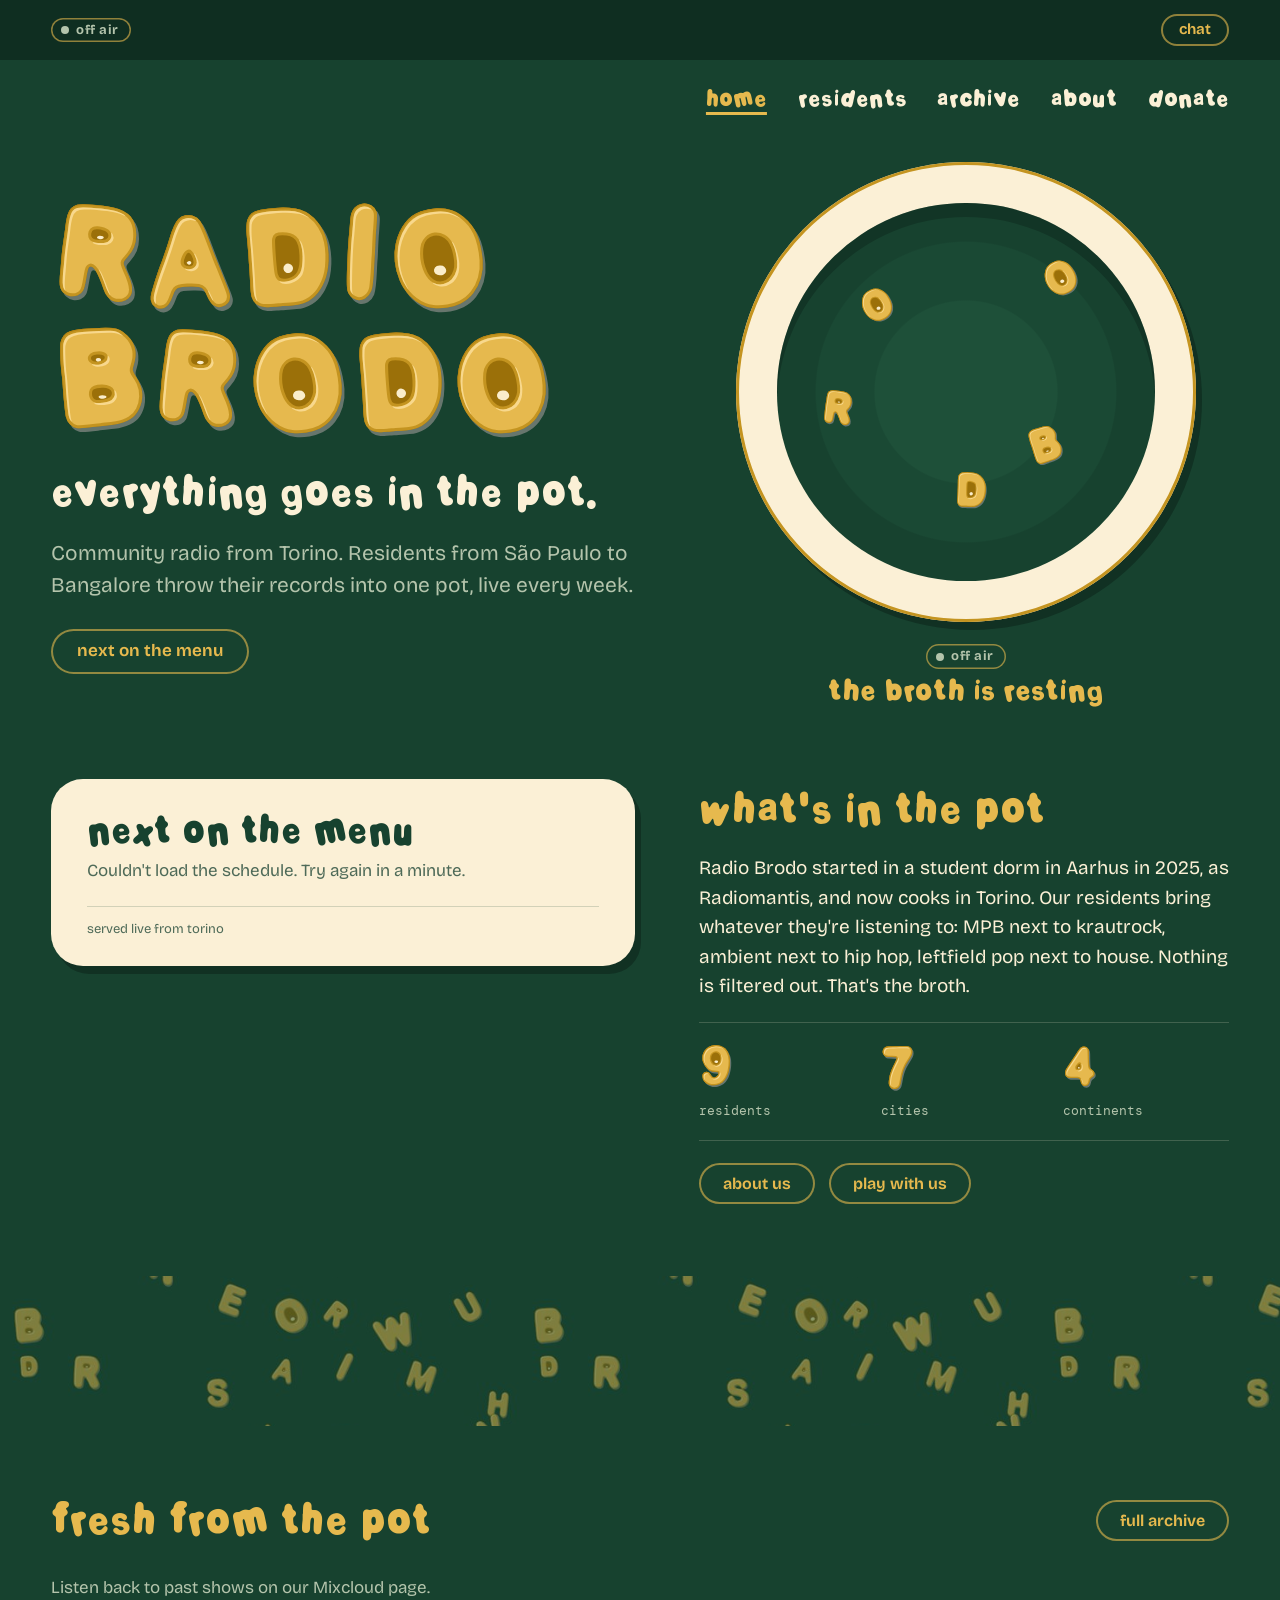
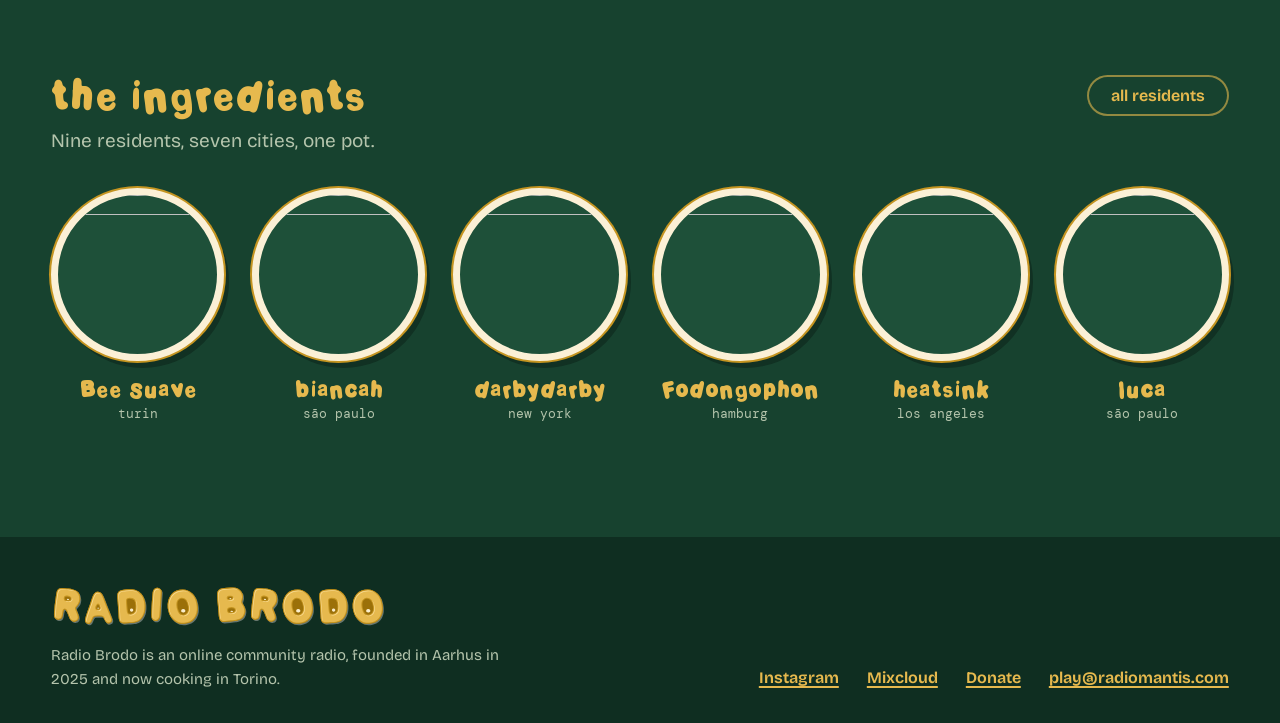
==== commit cee2673b: "Icons from the vector logo, seamless alphabet-soup pattern - favicon.ico (16/32/48), favicon.svg and" ====
--- a/index.html
+++ b/index.html
@@ -17,9 +17,11 @@
     <style>
         html, body { background-color: #17422f; }
     </style>
-    <link rel="stylesheet" href="css/style.css?v=2026111601">
+    <link rel="stylesheet" href="css/style.css?v=2026111602">
+    <link rel="icon" href="/favicon.ico" sizes="48x48">
+    <link rel="icon" type="image/svg+xml" href="css/pictures/favicon.svg">
     <link rel="icon" type="image/png" sizes="32x32" href="css/pictures/favicon-32.png">
-    <link rel="apple-touch-icon" href="css/pictures/app-icon.png">
+    <link rel="apple-touch-icon" href="css/pictures/apple-touch-icon.png">
     <link rel="manifest" href="/manifest.json">
     <link rel="preconnect" href="https://fonts.googleapis.com">
     <link rel="preconnect" href="https://fonts.gstatic.com" crossorigin>
@@ -171,6 +173,6 @@
     </div>
 
     <audio id="radio-stream" src="https://radiomantis.com/listen/radiomantis/radio.mp3" preload="none"></audio>
-    <script src="javascript/script.js?v=2026111601"></script>
+    <script src="javascript/script.js?v=2026111602"></script>
 </body>
 </html>
--- a/css/style.css
+++ b/css/style.css
@@ -535,7 +535,7 @@
 .soup-band {
     height: 150px;
     margin: 0 calc(50% - 50vw) var(--s8);
-    background: var(--pentola) url("pictures/alphabet-soup.jpg") center / 520px repeat;
+    background: var(--pentola) url("pictures/alphabet-soup.jpg?v=2") center / 520px repeat;
     opacity: .5;
 }
 
